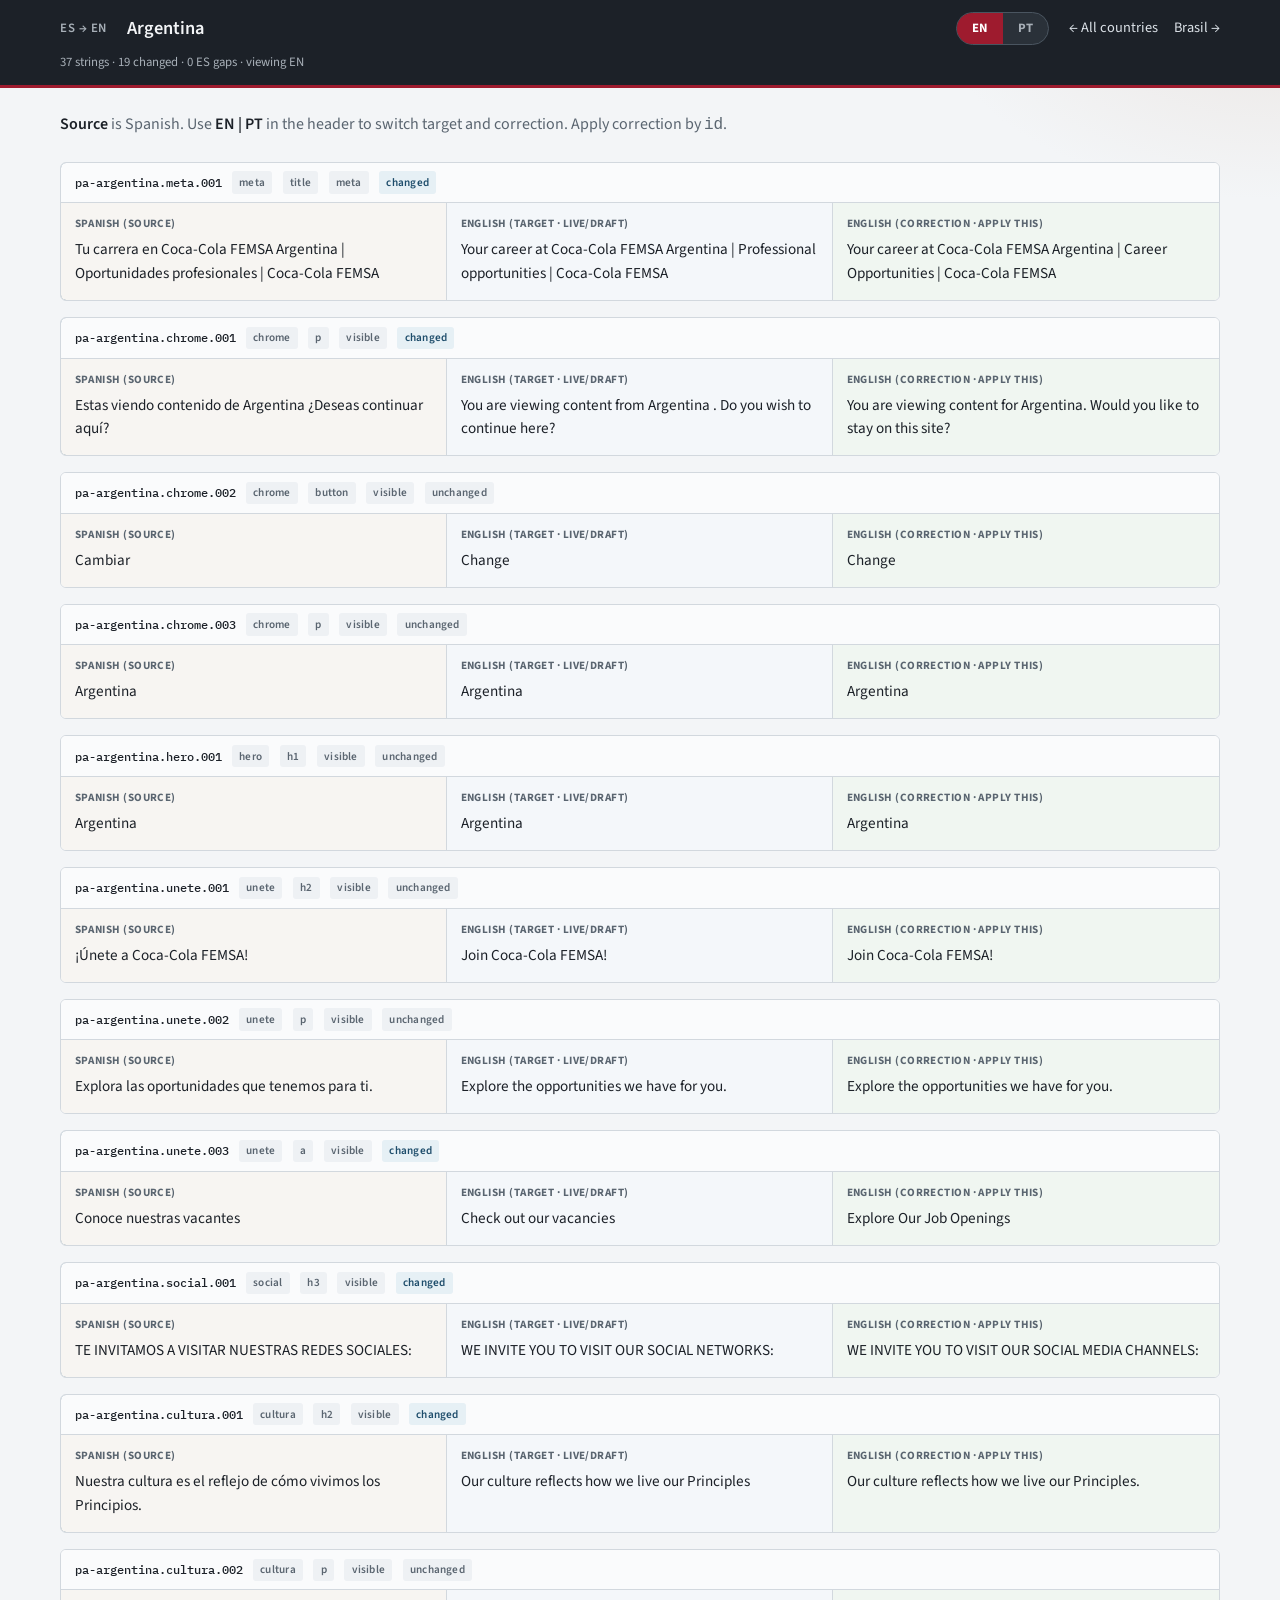
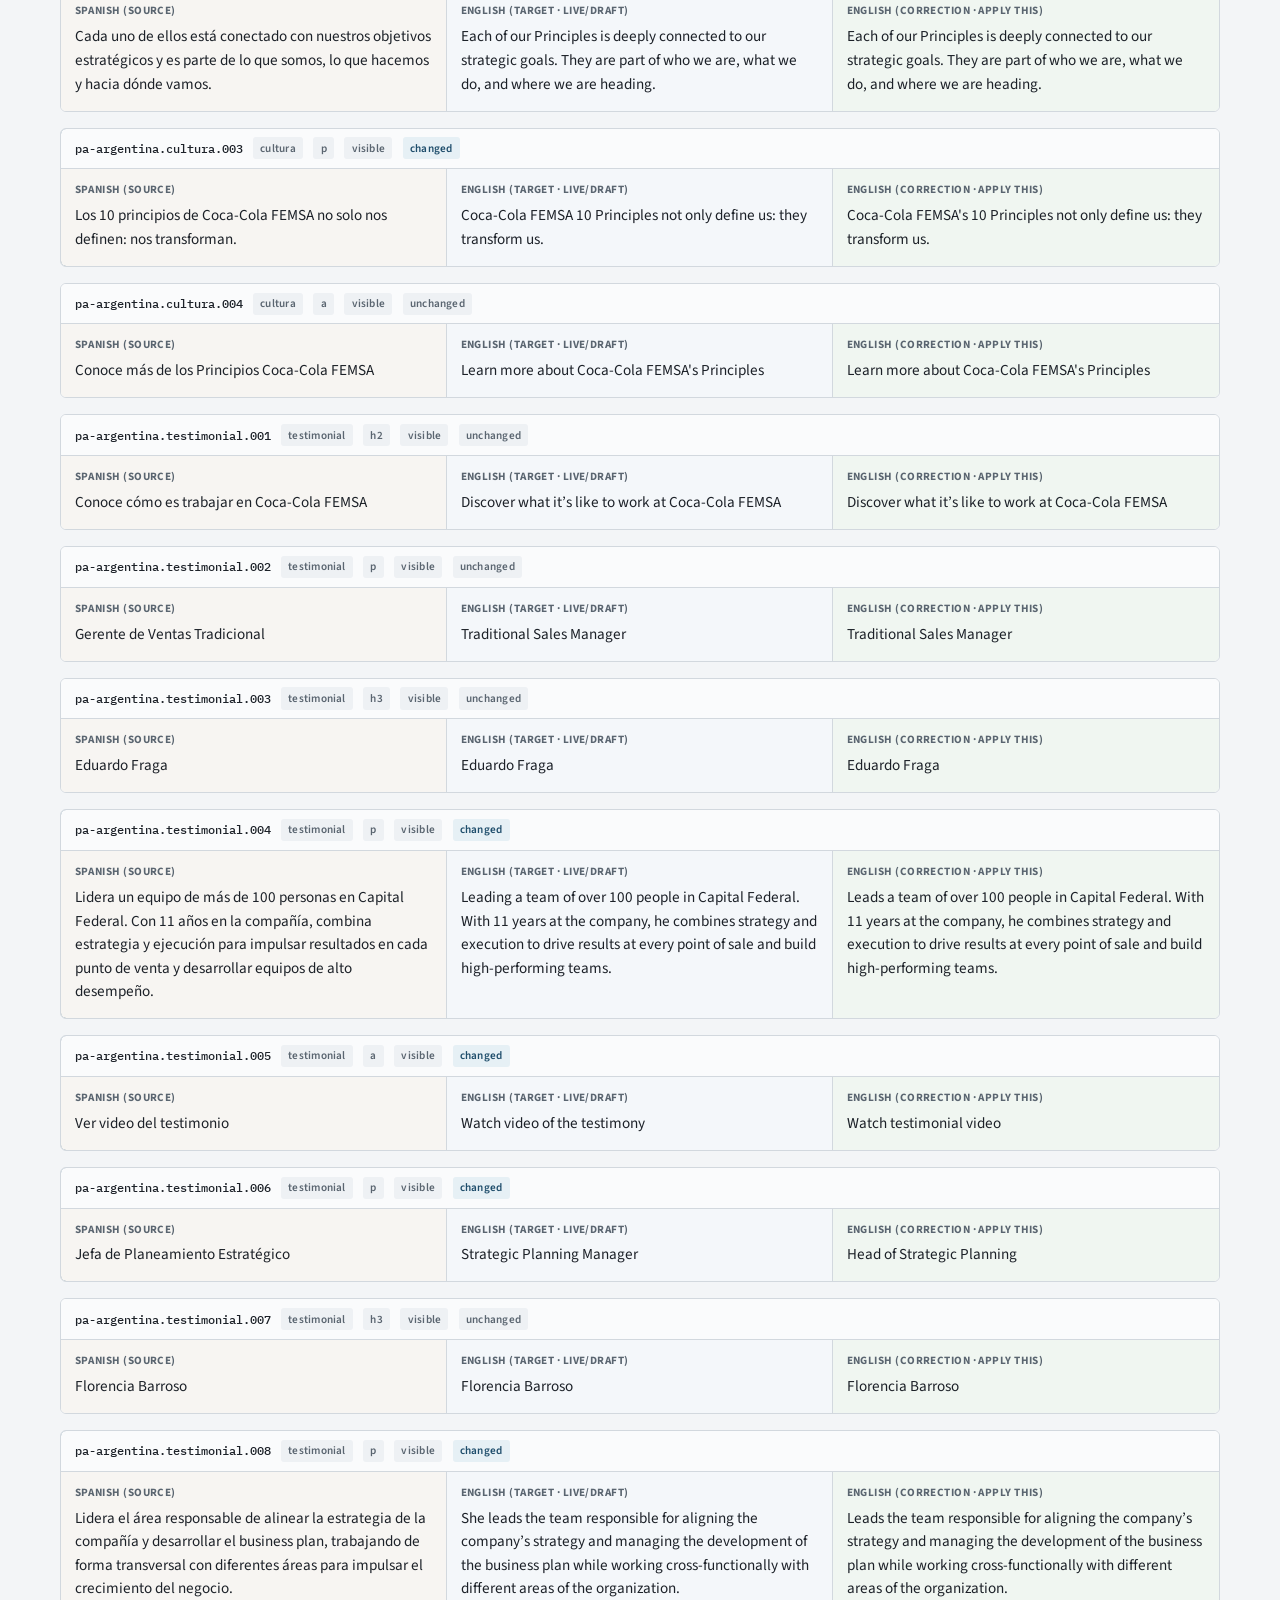
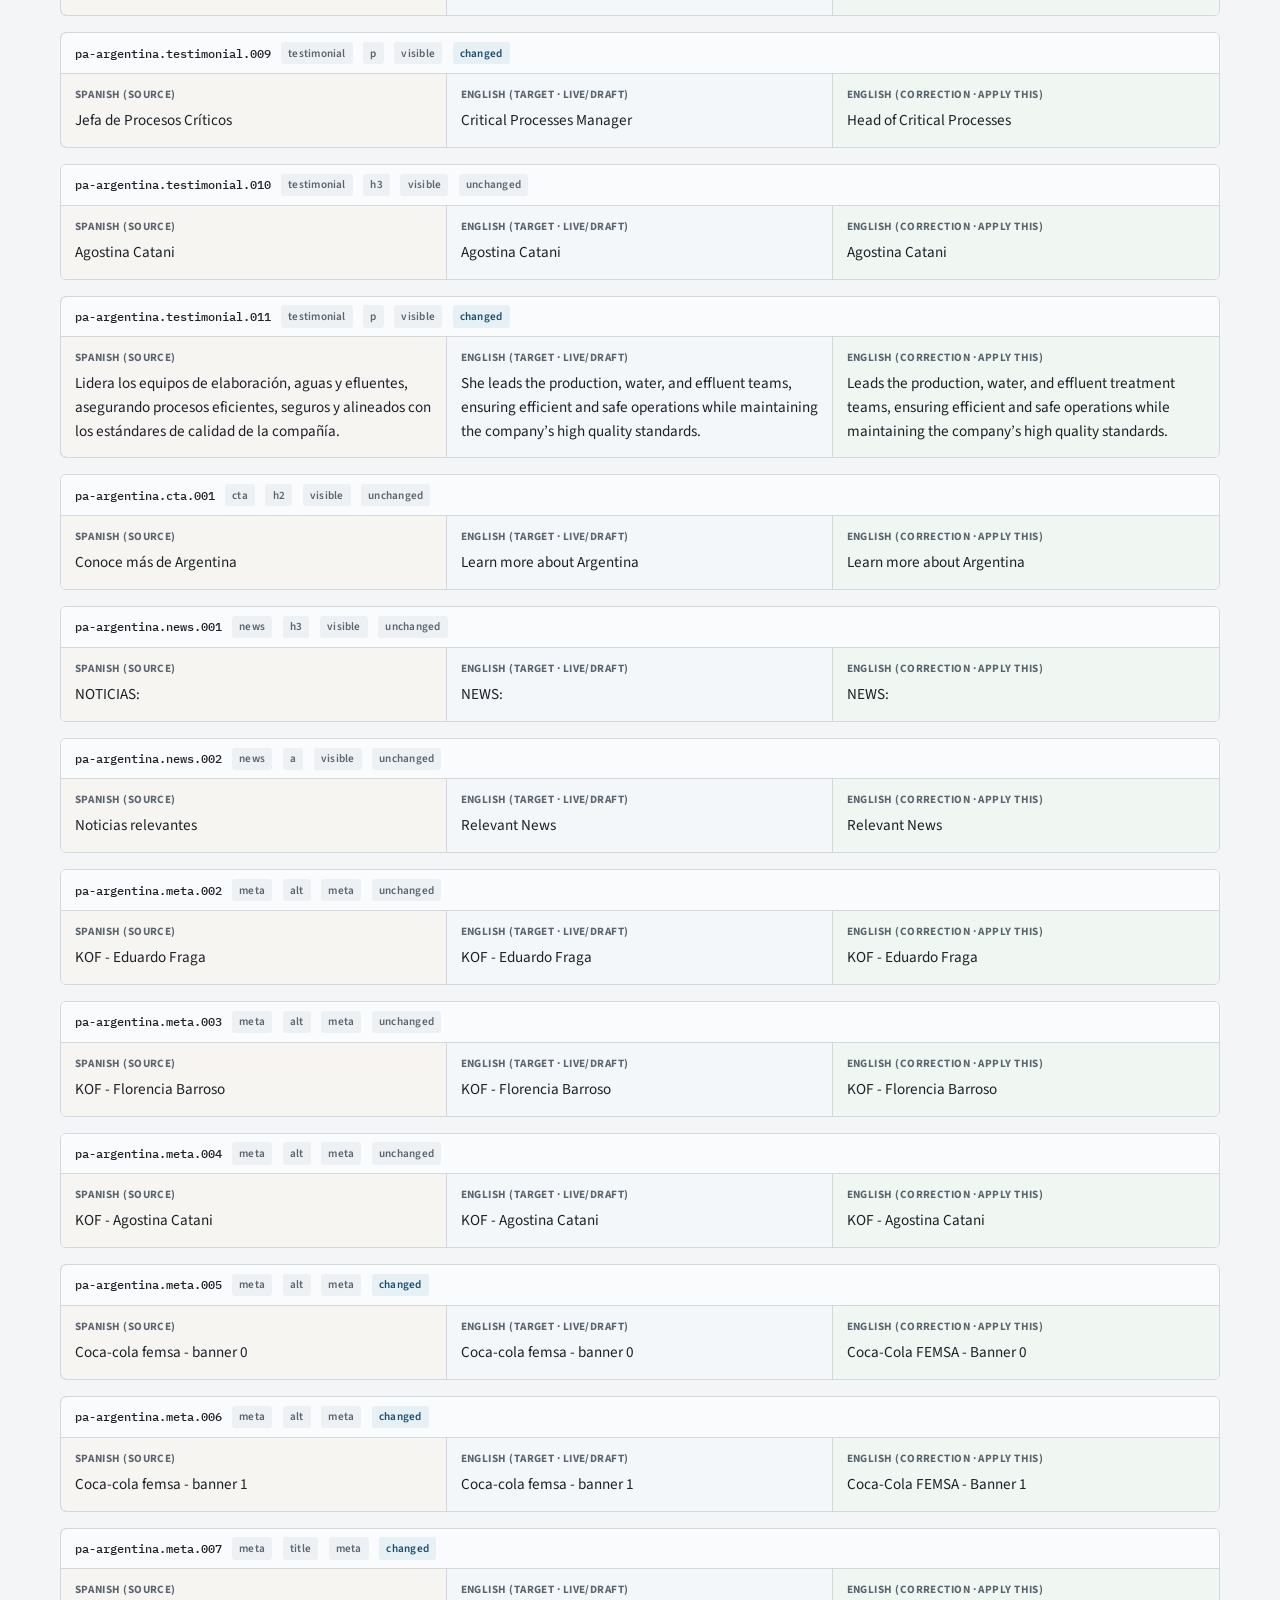
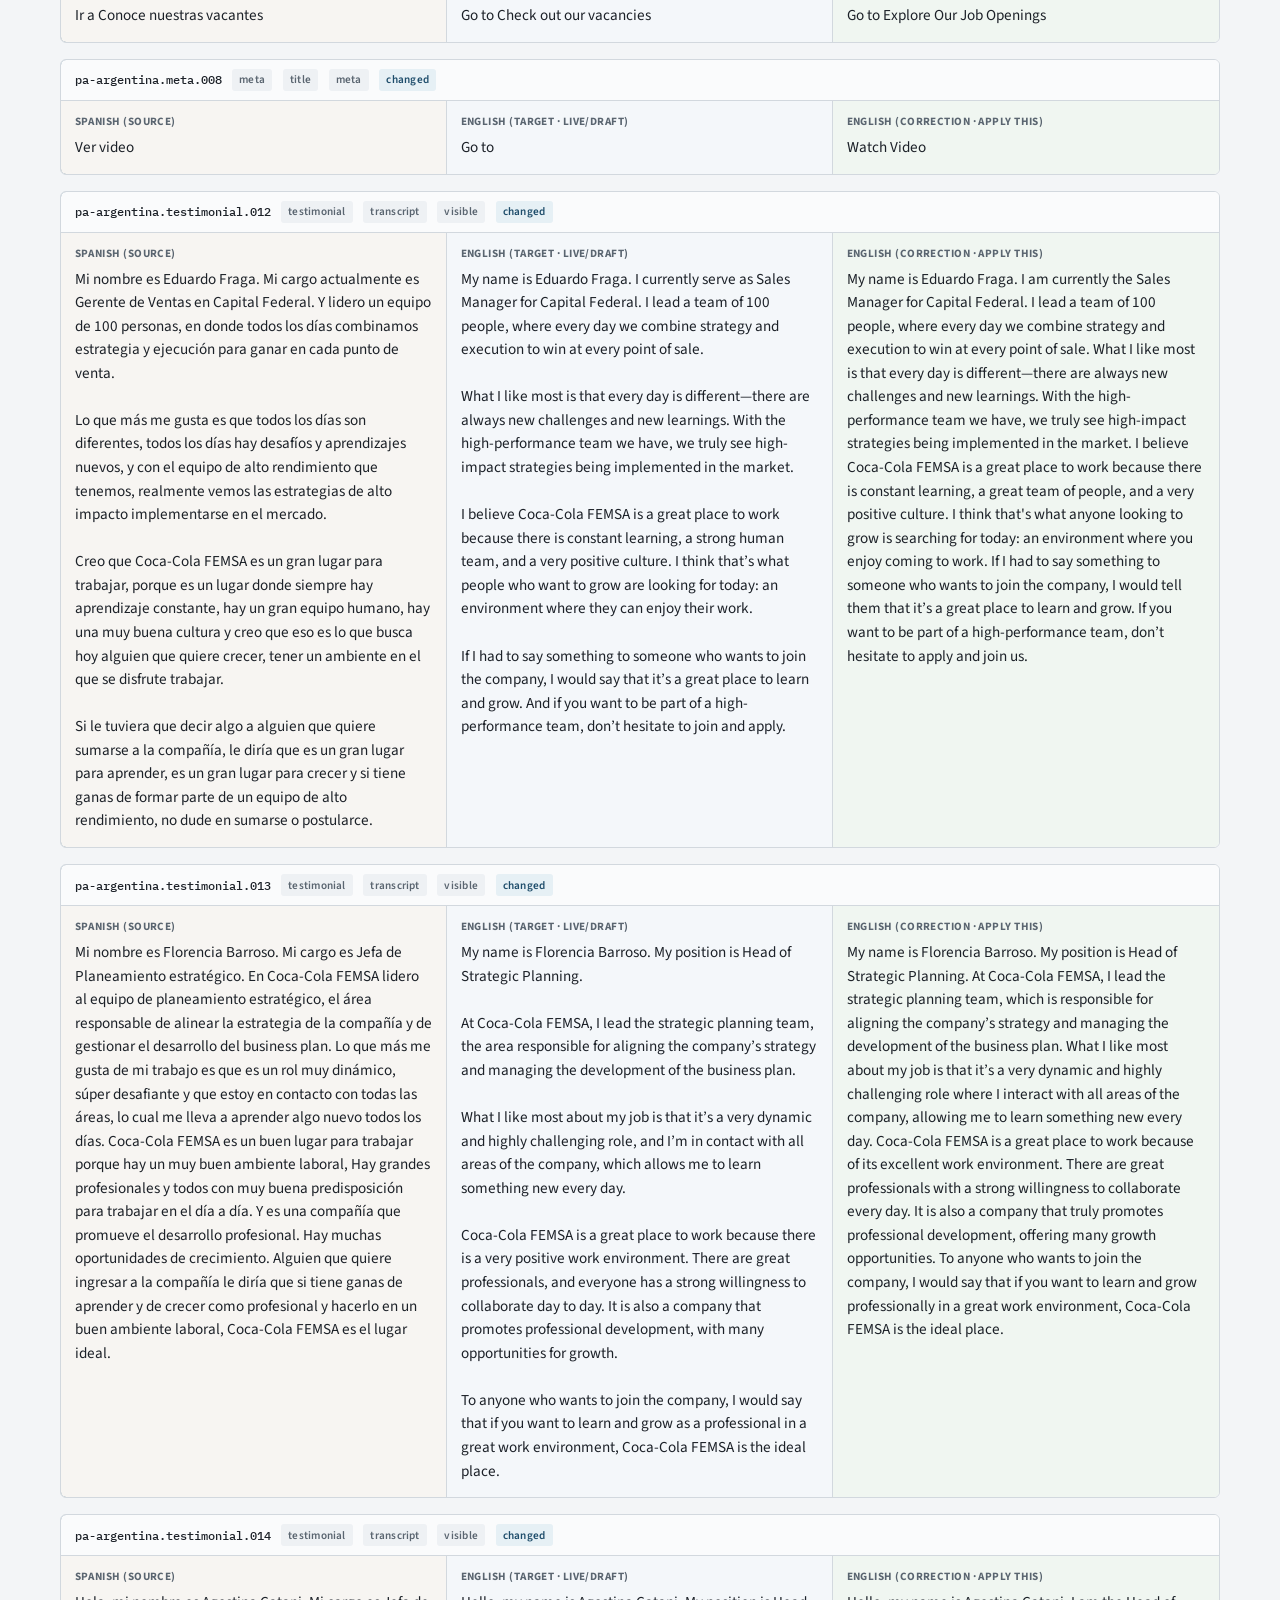
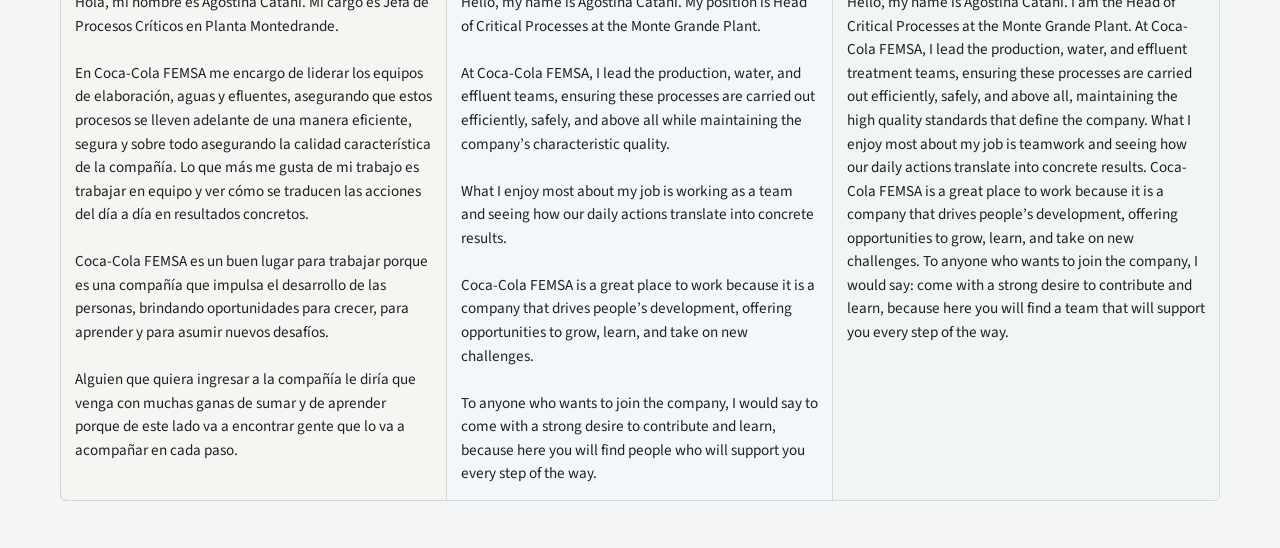
==== proof-read-delivery/html/argentina.html @ 34d7589d "Publish proofread delivery HTML only Serve the unified ES-EN / ES-PT correction viewer from Vercel w" ====
<!DOCTYPE html>
<html lang="en" data-lang="en">
<head>
  <meta charset="utf-8">
  <meta name="viewport" content="width=device-width, initial-scale=1">
  <title>Argentina — corrections</title>
  <link rel="preconnect" href="https://fonts.googleapis.com">
  <link rel="preconnect" href="https://fonts.gstatic.com" crossorigin>
  <link href="https://fonts.googleapis.com/css2?family=IBM+Plex+Mono:wght@400;500&family=Source+Sans+3:wght@400;600;700&display=swap" rel="stylesheet">
  <link rel="stylesheet" href="assets/handoff.css">
</head>
<body>
  <header class="site-header">
    <div class="site-header__inner">
      <div class="site-header__track" data-track-label>ES → EN</div>
      <h1 class="site-header__title">Argentina</h1>
      <div class="lang-switch" role="group" aria-label="Target language">
  <button type="button" class="lang-switch__btn" data-lang-switch="en" aria-pressed="true">EN</button>
  <button type="button" class="lang-switch__btn" data-lang-switch="pt" aria-pressed="false">PT</button>
</div>
      <nav class="site-header__nav"><a href="index.html">← All countries</a>
        <a href="brasil.html">Brasil →</a></nav>
      <div class="site-header__meta" data-track-meta data-rows="37" data-blocked="0" data-changed-en="19" data-changed-pt="16">37 strings · EN 19 changed · PT 16 changed · 0 ES gaps</div>
    </div>
  </header>
  <main class="wrap">
    <p class="intro">
      <strong>Source</strong> is Spanish. Use <strong>EN | PT</strong> in the header
      to switch target and correction. Apply correction by <code>id</code>.
      
    </p>
    <div class="blocks">
<article class="block block--changed" id="pa-argentina.meta.001" data-id="pa-argentina.meta.001"
  data-blocked=""
  data-target-en="Your career at Coca-Cola FEMSA Argentina | Professional opportunities | Coca-Cola FEMSA"
  data-correction-en="Your career at Coca-Cola FEMSA Argentina | Career Opportunities | Coca-Cola FEMSA"
  data-changed-en="1"
  data-target-pt="Tu carrera en Coca-Cola FEMSA Argentina | Oportunidades profesionales | Coca-Cola FEMSA"
  data-correction-pt="Sua carreira em Coca-Cola FEMSA Argentina | Oportunidades profissionais | Coca-Cola FEMSA"
  data-changed-pt="1">
  <div class="block__head">
    <code class="block__id"><a href="#pa-argentina.meta.001">pa-argentina.meta.001</a></code>
    <span class="tag">meta</span><span class="tag">title</span><span class="tag">meta</span><span class="badge badge--changed" data-status-badge>changed</span>
    
  </div>
  <div class="split">
    <div class="pane pane--source">
      <span class="pane__label">Spanish (source)</span>
      <p class="pane__text">Tu carrera en Coca-Cola FEMSA Argentina | Oportunidades profesionales | Coca-Cola FEMSA</p>
    </div>
    <div class="pane pane--target">
      <span class="pane__label" data-label-target>English (target · live/draft)</span>
      <p data-pane-target class="pane__text">Your career at Coca-Cola FEMSA Argentina | Professional opportunities | Coca-Cola FEMSA</p>
    </div>
    <div class="pane pane--correction">
      <span class="pane__label" data-label-correction>English (correction · apply this)</span>
      <p data-pane-correction class="pane__text">Your career at Coca-Cola FEMSA Argentina | Career Opportunities | Coca-Cola FEMSA</p>
    </div>
  </div>
</article>
<article class="block block--changed" id="pa-argentina.chrome.001" data-id="pa-argentina.chrome.001"
  data-blocked=""
  data-target-en="You are viewing content from Argentina . Do you wish to continue here?"
  data-correction-en="You are viewing content for Argentina. Would you like to stay on this site?"
  data-changed-en="1"
  data-target-pt="Está a visualizar conteúdo do Argentina . Deseja continuar aqui?"
  data-correction-pt="Está a visualizar conteúdo da Argentina . Deseja continuar aqui?"
  data-changed-pt="1">
  <div class="block__head">
    <code class="block__id"><a href="#pa-argentina.chrome.001">pa-argentina.chrome.001</a></code>
    <span class="tag">chrome</span><span class="tag">p</span><span class="tag">visible</span><span class="badge badge--changed" data-status-badge>changed</span>
    
  </div>
  <div class="split">
    <div class="pane pane--source">
      <span class="pane__label">Spanish (source)</span>
      <p class="pane__text">Estas viendo contenido de Argentina ¿Deseas continuar aquí?</p>
    </div>
    <div class="pane pane--target">
      <span class="pane__label" data-label-target>English (target · live/draft)</span>
      <p data-pane-target class="pane__text">You are viewing content from Argentina . Do you wish to continue here?</p>
    </div>
    <div class="pane pane--correction">
      <span class="pane__label" data-label-correction>English (correction · apply this)</span>
      <p data-pane-correction class="pane__text">You are viewing content for Argentina. Would you like to stay on this site?</p>
    </div>
  </div>
</article>
<article class="block" id="pa-argentina.chrome.002" data-id="pa-argentina.chrome.002"
  data-blocked=""
  data-target-en="Change"
  data-correction-en="Change"
  data-changed-en=""
  data-target-pt="Escolher"
  data-correction-pt="Escolher"
  data-changed-pt="">
  <div class="block__head">
    <code class="block__id"><a href="#pa-argentina.chrome.002">pa-argentina.chrome.002</a></code>
    <span class="tag">chrome</span><span class="tag">button</span><span class="tag">visible</span><span class="badge badge--same" data-status-badge>unchanged</span>
    
  </div>
  <div class="split">
    <div class="pane pane--source">
      <span class="pane__label">Spanish (source)</span>
      <p class="pane__text">Cambiar</p>
    </div>
    <div class="pane pane--target">
      <span class="pane__label" data-label-target>English (target · live/draft)</span>
      <p data-pane-target class="pane__text">Change</p>
    </div>
    <div class="pane pane--correction">
      <span class="pane__label" data-label-correction>English (correction · apply this)</span>
      <p data-pane-correction class="pane__text">Change</p>
    </div>
  </div>
</article>
<article class="block" id="pa-argentina.chrome.003" data-id="pa-argentina.chrome.003"
  data-blocked=""
  data-target-en="Argentina"
  data-correction-en="Argentina"
  data-changed-en=""
  data-target-pt="Argentina"
  data-correction-pt="A Argentina"
  data-changed-pt="1">
  <div class="block__head">
    <code class="block__id"><a href="#pa-argentina.chrome.003">pa-argentina.chrome.003</a></code>
    <span class="tag">chrome</span><span class="tag">p</span><span class="tag">visible</span><span class="badge badge--same" data-status-badge>unchanged</span>
    
  </div>
  <div class="split">
    <div class="pane pane--source">
      <span class="pane__label">Spanish (source)</span>
      <p class="pane__text">Argentina</p>
    </div>
    <div class="pane pane--target">
      <span class="pane__label" data-label-target>English (target · live/draft)</span>
      <p data-pane-target class="pane__text">Argentina</p>
    </div>
    <div class="pane pane--correction">
      <span class="pane__label" data-label-correction>English (correction · apply this)</span>
      <p data-pane-correction class="pane__text">Argentina</p>
    </div>
  </div>
</article>
<article class="block" id="pa-argentina.hero.001" data-id="pa-argentina.hero.001"
  data-blocked=""
  data-target-en="Argentina"
  data-correction-en="Argentina"
  data-changed-en=""
  data-target-pt="Argentina"
  data-correction-pt="A Argentina"
  data-changed-pt="1">
  <div class="block__head">
    <code class="block__id"><a href="#pa-argentina.hero.001">pa-argentina.hero.001</a></code>
    <span class="tag">hero</span><span class="tag">h1</span><span class="tag">visible</span><span class="badge badge--same" data-status-badge>unchanged</span>
    
  </div>
  <div class="split">
    <div class="pane pane--source">
      <span class="pane__label">Spanish (source)</span>
      <p class="pane__text">Argentina</p>
    </div>
    <div class="pane pane--target">
      <span class="pane__label" data-label-target>English (target · live/draft)</span>
      <p data-pane-target class="pane__text">Argentina</p>
    </div>
    <div class="pane pane--correction">
      <span class="pane__label" data-label-correction>English (correction · apply this)</span>
      <p data-pane-correction class="pane__text">Argentina</p>
    </div>
  </div>
</article>
<article class="block" id="pa-argentina.unete.001" data-id="pa-argentina.unete.001"
  data-blocked=""
  data-target-en="Join Coca-Cola FEMSA!"
  data-correction-en="Join Coca-Cola FEMSA!"
  data-changed-en=""
  data-target-pt="Junte-se à Coca-Cola FEMSA!"
  data-correction-pt="Una-se à Coca-Cola FEMSA!"
  data-changed-pt="1">
  <div class="block__head">
    <code class="block__id"><a href="#pa-argentina.unete.001">pa-argentina.unete.001</a></code>
    <span class="tag">unete</span><span class="tag">h2</span><span class="tag">visible</span><span class="badge badge--same" data-status-badge>unchanged</span>
    
  </div>
  <div class="split">
    <div class="pane pane--source">
      <span class="pane__label">Spanish (source)</span>
      <p class="pane__text">¡Únete a Coca-Cola FEMSA!</p>
    </div>
    <div class="pane pane--target">
      <span class="pane__label" data-label-target>English (target · live/draft)</span>
      <p data-pane-target class="pane__text">Join Coca-Cola FEMSA!</p>
    </div>
    <div class="pane pane--correction">
      <span class="pane__label" data-label-correction>English (correction · apply this)</span>
      <p data-pane-correction class="pane__text">Join Coca-Cola FEMSA!</p>
    </div>
  </div>
</article>
<article class="block" id="pa-argentina.unete.002" data-id="pa-argentina.unete.002"
  data-blocked=""
  data-target-en="Explore the opportunities we have for you."
  data-correction-en="Explore the opportunities we have for you."
  data-changed-en=""
  data-target-pt="Explore as oportunidades que temos para você."
  data-correction-pt="Explore as oportunidades que temos para você."
  data-changed-pt="">
  <div class="block__head">
    <code class="block__id"><a href="#pa-argentina.unete.002">pa-argentina.unete.002</a></code>
    <span class="tag">unete</span><span class="tag">p</span><span class="tag">visible</span><span class="badge badge--same" data-status-badge>unchanged</span>
    
  </div>
  <div class="split">
    <div class="pane pane--source">
      <span class="pane__label">Spanish (source)</span>
      <p class="pane__text">Explora las oportunidades que tenemos para ti.</p>
    </div>
    <div class="pane pane--target">
      <span class="pane__label" data-label-target>English (target · live/draft)</span>
      <p data-pane-target class="pane__text">Explore the opportunities we have for you.</p>
    </div>
    <div class="pane pane--correction">
      <span class="pane__label" data-label-correction>English (correction · apply this)</span>
      <p data-pane-correction class="pane__text">Explore the opportunities we have for you.</p>
    </div>
  </div>
</article>
<article class="block block--changed" id="pa-argentina.unete.003" data-id="pa-argentina.unete.003"
  data-blocked=""
  data-target-en="Check out our vacancies"
  data-correction-en="Explore Our Job Openings"
  data-changed-en="1"
  data-target-pt="Confira nossas vagas de emprego"
  data-correction-pt="Conheça nossas vagas de emprego"
  data-changed-pt="1">
  <div class="block__head">
    <code class="block__id"><a href="#pa-argentina.unete.003">pa-argentina.unete.003</a></code>
    <span class="tag">unete</span><span class="tag">a</span><span class="tag">visible</span><span class="badge badge--changed" data-status-badge>changed</span>
    
  </div>
  <div class="split">
    <div class="pane pane--source">
      <span class="pane__label">Spanish (source)</span>
      <p class="pane__text">Conoce nuestras vacantes</p>
    </div>
    <div class="pane pane--target">
      <span class="pane__label" data-label-target>English (target · live/draft)</span>
      <p data-pane-target class="pane__text">Check out our vacancies</p>
    </div>
    <div class="pane pane--correction">
      <span class="pane__label" data-label-correction>English (correction · apply this)</span>
      <p data-pane-correction class="pane__text">Explore Our Job Openings</p>
    </div>
  </div>
</article>
<article class="block block--changed" id="pa-argentina.social.001" data-id="pa-argentina.social.001"
  data-blocked=""
  data-target-en="WE INVITE YOU TO VISIT OUR SOCIAL NETWORKS:"
  data-correction-en="WE INVITE YOU TO VISIT OUR SOCIAL MEDIA CHANNELS:"
  data-changed-en="1"
  data-target-pt="CONVIDAMOS VOCÊ A VISITAR NOSSAS REDES SOCIAIS:"
  data-correction-pt="CONVIDAMOS VOCÊ A VISITAR NOSSAS REDES SOCIAIS:"
  data-changed-pt="">
  <div class="block__head">
    <code class="block__id"><a href="#pa-argentina.social.001">pa-argentina.social.001</a></code>
    <span class="tag">social</span><span class="tag">h3</span><span class="tag">visible</span><span class="badge badge--changed" data-status-badge>changed</span>
    
  </div>
  <div class="split">
    <div class="pane pane--source">
      <span class="pane__label">Spanish (source)</span>
      <p class="pane__text">TE INVITAMOS A VISITAR NUESTRAS REDES SOCIALES:</p>
    </div>
    <div class="pane pane--target">
      <span class="pane__label" data-label-target>English (target · live/draft)</span>
      <p data-pane-target class="pane__text">WE INVITE YOU TO VISIT OUR SOCIAL NETWORKS:</p>
    </div>
    <div class="pane pane--correction">
      <span class="pane__label" data-label-correction>English (correction · apply this)</span>
      <p data-pane-correction class="pane__text">WE INVITE YOU TO VISIT OUR SOCIAL MEDIA CHANNELS:</p>
    </div>
  </div>
</article>
<article class="block block--changed" id="pa-argentina.cultura.001" data-id="pa-argentina.cultura.001"
  data-blocked=""
  data-target-en="Our culture reflects how we live our Principles"
  data-correction-en="Our culture reflects how we live our Principles."
  data-changed-en="1"
  data-target-pt="Nossa cultura é o reflexo de como vivemos os Princípios."
  data-correction-pt="Nossa cultura é o reflexo de como vivemos os Princípios."
  data-changed-pt="">
  <div class="block__head">
    <code class="block__id"><a href="#pa-argentina.cultura.001">pa-argentina.cultura.001</a></code>
    <span class="tag">cultura</span><span class="tag">h2</span><span class="tag">visible</span><span class="badge badge--changed" data-status-badge>changed</span>
    
  </div>
  <div class="split">
    <div class="pane pane--source">
      <span class="pane__label">Spanish (source)</span>
      <p class="pane__text">Nuestra cultura es el reflejo de cómo vivimos los Principios.</p>
    </div>
    <div class="pane pane--target">
      <span class="pane__label" data-label-target>English (target · live/draft)</span>
      <p data-pane-target class="pane__text">Our culture reflects how we live our Principles</p>
    </div>
    <div class="pane pane--correction">
      <span class="pane__label" data-label-correction>English (correction · apply this)</span>
      <p data-pane-correction class="pane__text">Our culture reflects how we live our Principles.</p>
    </div>
  </div>
</article>
<article class="block" id="pa-argentina.cultura.002" data-id="pa-argentina.cultura.002"
  data-blocked=""
  data-target-en="Each of our Principles is deeply connected to our strategic goals. They are part of who we are, what we do, and where we are heading."
  data-correction-en="Each of our Principles is deeply connected to our strategic goals. They are part of who we are, what we do, and where we are heading."
  data-changed-en=""
  data-target-pt="Cada um deles está conectado com nossos objetivos estratégicos e faz parte do que somos, fazemos e do rumo que tomamos."
  data-correction-pt="Cada um deles está conectado com nossos objetivos estratégicos e faz parte do que somos, do que fazemos e do rumo que tomamos."
  data-changed-pt="1">
  <div class="block__head">
    <code class="block__id"><a href="#pa-argentina.cultura.002">pa-argentina.cultura.002</a></code>
    <span class="tag">cultura</span><span class="tag">p</span><span class="tag">visible</span><span class="badge badge--same" data-status-badge>unchanged</span>
    
  </div>
  <div class="split">
    <div class="pane pane--source">
      <span class="pane__label">Spanish (source)</span>
      <p class="pane__text">Cada uno de ellos está conectado con nuestros objetivos estratégicos y es parte de lo que somos, lo que hacemos y hacia dónde vamos.</p>
    </div>
    <div class="pane pane--target">
      <span class="pane__label" data-label-target>English (target · live/draft)</span>
      <p data-pane-target class="pane__text">Each of our Principles is deeply connected to our strategic goals. They are part of who we are, what we do, and where we are heading.</p>
    </div>
    <div class="pane pane--correction">
      <span class="pane__label" data-label-correction>English (correction · apply this)</span>
      <p data-pane-correction class="pane__text">Each of our Principles is deeply connected to our strategic goals. They are part of who we are, what we do, and where we are heading.</p>
    </div>
  </div>
</article>
<article class="block block--changed" id="pa-argentina.cultura.003" data-id="pa-argentina.cultura.003"
  data-blocked=""
  data-target-en="Coca-Cola FEMSA 10 Principles not only define us: they transform us."
  data-correction-en="Coca-Cola FEMSA&#x27;s 10 Principles not only define us: they transform us."
  data-changed-en="1"
  data-target-pt="Os Dez Princípios da Coca-Cola FEMSA não apenas nos definem, mas nos transformam."
  data-correction-pt="Os Dez Princípios da Coca-Cola FEMSA não apenas nos definem, mas também nos transformam."
  data-changed-pt="1">
  <div class="block__head">
    <code class="block__id"><a href="#pa-argentina.cultura.003">pa-argentina.cultura.003</a></code>
    <span class="tag">cultura</span><span class="tag">p</span><span class="tag">visible</span><span class="badge badge--changed" data-status-badge>changed</span>
    
  </div>
  <div class="split">
    <div class="pane pane--source">
      <span class="pane__label">Spanish (source)</span>
      <p class="pane__text">Los 10 principios de Coca-Cola FEMSA no solo nos definen: nos transforman.</p>
    </div>
    <div class="pane pane--target">
      <span class="pane__label" data-label-target>English (target · live/draft)</span>
      <p data-pane-target class="pane__text">Coca-Cola FEMSA 10 Principles not only define us: they transform us.</p>
    </div>
    <div class="pane pane--correction">
      <span class="pane__label" data-label-correction>English (correction · apply this)</span>
      <p data-pane-correction class="pane__text">Coca-Cola FEMSA&#x27;s 10 Principles not only define us: they transform us.</p>
    </div>
  </div>
</article>
<article class="block" id="pa-argentina.cultura.004" data-id="pa-argentina.cultura.004"
  data-blocked=""
  data-target-en="Learn more about Coca-Cola FEMSA&#x27;s Principles"
  data-correction-en="Learn more about Coca-Cola FEMSA&#x27;s Principles"
  data-changed-en=""
  data-target-pt="Saiba mais sobre os Princípios da Coca-Cola FEMSA"
  data-correction-pt="Saiba mais sobre os Princípios da Coca-Cola FEMSA"
  data-changed-pt="">
  <div class="block__head">
    <code class="block__id"><a href="#pa-argentina.cultura.004">pa-argentina.cultura.004</a></code>
    <span class="tag">cultura</span><span class="tag">a</span><span class="tag">visible</span><span class="badge badge--same" data-status-badge>unchanged</span>
    
  </div>
  <div class="split">
    <div class="pane pane--source">
      <span class="pane__label">Spanish (source)</span>
      <p class="pane__text">Conoce más de los Principios Coca-Cola FEMSA</p>
    </div>
    <div class="pane pane--target">
      <span class="pane__label" data-label-target>English (target · live/draft)</span>
      <p data-pane-target class="pane__text">Learn more about Coca-Cola FEMSA&#x27;s Principles</p>
    </div>
    <div class="pane pane--correction">
      <span class="pane__label" data-label-correction>English (correction · apply this)</span>
      <p data-pane-correction class="pane__text">Learn more about Coca-Cola FEMSA&#x27;s Principles</p>
    </div>
  </div>
</article>
<article class="block" id="pa-argentina.testimonial.001" data-id="pa-argentina.testimonial.001"
  data-blocked=""
  data-target-en="Discover what it’s like to work at Coca-Cola FEMSA"
  data-correction-en="Discover what it’s like to work at Coca-Cola FEMSA"
  data-changed-en=""
  data-target-pt="Conheça como é trabalhar na Coca-Cola FEMSA"
  data-correction-pt="Conheça como é trabalhar na Coca-Cola FEMSA"
  data-changed-pt="">
  <div class="block__head">
    <code class="block__id"><a href="#pa-argentina.testimonial.001">pa-argentina.testimonial.001</a></code>
    <span class="tag">testimonial</span><span class="tag">h2</span><span class="tag">visible</span><span class="badge badge--same" data-status-badge>unchanged</span>
    
  </div>
  <div class="split">
    <div class="pane pane--source">
      <span class="pane__label">Spanish (source)</span>
      <p class="pane__text">Conoce cómo es trabajar en Coca-Cola FEMSA</p>
    </div>
    <div class="pane pane--target">
      <span class="pane__label" data-label-target>English (target · live/draft)</span>
      <p data-pane-target class="pane__text">Discover what it’s like to work at Coca-Cola FEMSA</p>
    </div>
    <div class="pane pane--correction">
      <span class="pane__label" data-label-correction>English (correction · apply this)</span>
      <p data-pane-correction class="pane__text">Discover what it’s like to work at Coca-Cola FEMSA</p>
    </div>
  </div>
</article>
<article class="block" id="pa-argentina.testimonial.002" data-id="pa-argentina.testimonial.002"
  data-blocked=""
  data-target-en="Traditional Sales Manager"
  data-correction-en="Traditional Sales Manager"
  data-changed-en=""
  data-target-pt="Gerente de Vendas Tradicional"
  data-correction-pt="Gerente de Vendas Tradicional"
  data-changed-pt="">
  <div class="block__head">
    <code class="block__id"><a href="#pa-argentina.testimonial.002">pa-argentina.testimonial.002</a></code>
    <span class="tag">testimonial</span><span class="tag">p</span><span class="tag">visible</span><span class="badge badge--same" data-status-badge>unchanged</span>
    
  </div>
  <div class="split">
    <div class="pane pane--source">
      <span class="pane__label">Spanish (source)</span>
      <p class="pane__text">Gerente de Ventas Tradicional</p>
    </div>
    <div class="pane pane--target">
      <span class="pane__label" data-label-target>English (target · live/draft)</span>
      <p data-pane-target class="pane__text">Traditional Sales Manager</p>
    </div>
    <div class="pane pane--correction">
      <span class="pane__label" data-label-correction>English (correction · apply this)</span>
      <p data-pane-correction class="pane__text">Traditional Sales Manager</p>
    </div>
  </div>
</article>
<article class="block" id="pa-argentina.testimonial.003" data-id="pa-argentina.testimonial.003"
  data-blocked=""
  data-target-en="Eduardo Fraga"
  data-correction-en="Eduardo Fraga"
  data-changed-en=""
  data-target-pt="Eduardo Fraga"
  data-correction-pt="Eduardo Fraga"
  data-changed-pt="">
  <div class="block__head">
    <code class="block__id"><a href="#pa-argentina.testimonial.003">pa-argentina.testimonial.003</a></code>
    <span class="tag">testimonial</span><span class="tag">h3</span><span class="tag">visible</span><span class="badge badge--same" data-status-badge>unchanged</span>
    
  </div>
  <div class="split">
    <div class="pane pane--source">
      <span class="pane__label">Spanish (source)</span>
      <p class="pane__text">Eduardo Fraga</p>
    </div>
    <div class="pane pane--target">
      <span class="pane__label" data-label-target>English (target · live/draft)</span>
      <p data-pane-target class="pane__text">Eduardo Fraga</p>
    </div>
    <div class="pane pane--correction">
      <span class="pane__label" data-label-correction>English (correction · apply this)</span>
      <p data-pane-correction class="pane__text">Eduardo Fraga</p>
    </div>
  </div>
</article>
<article class="block block--changed" id="pa-argentina.testimonial.004" data-id="pa-argentina.testimonial.004"
  data-blocked=""
  data-target-en="Leading a team of over 100 people in Capital Federal. With 11 years at the company, he combines strategy and execution to drive results at every point of sale and build high-performing teams."
  data-correction-en="Leads a team of over 100 people in Capital Federal. With 11 years at the company, he combines strategy and execution to drive results at every point of sale and build high-performing teams."
  data-changed-en="1"
  data-target-pt="Liderando uma equipe de mais de 100 pessoas na Capital Federal. Com 11 anos na companhia, combina estratégia e execução para impulsionar resultados em cada ponto de venda e desenvolver equipes de alto desempenho."
  data-correction-pt="Liderando uma equipe de mais de 100 pessoas na Capital Federal. Com 11 anos na companhia, combina estratégia e execução para impulsionar resultados em cada ponto de venda e desenvolver equipes de alto desempenho."
  data-changed-pt="">
  <div class="block__head">
    <code class="block__id"><a href="#pa-argentina.testimonial.004">pa-argentina.testimonial.004</a></code>
    <span class="tag">testimonial</span><span class="tag">p</span><span class="tag">visible</span><span class="badge badge--changed" data-status-badge>changed</span>
    
  </div>
  <div class="split">
    <div class="pane pane--source">
      <span class="pane__label">Spanish (source)</span>
      <p class="pane__text">Lidera un equipo de más de 100 personas en Capital Federal. Con 11 años en la compañía, combina estrategia y ejecución para impulsar resultados en cada punto de venta y desarrollar equipos de alto desempeño.</p>
    </div>
    <div class="pane pane--target">
      <span class="pane__label" data-label-target>English (target · live/draft)</span>
      <p data-pane-target class="pane__text">Leading a team of over 100 people in Capital Federal. With 11 years at the company, he combines strategy and execution to drive results at every point of sale and build high-performing teams.</p>
    </div>
    <div class="pane pane--correction">
      <span class="pane__label" data-label-correction>English (correction · apply this)</span>
      <p data-pane-correction class="pane__text">Leads a team of over 100 people in Capital Federal. With 11 years at the company, he combines strategy and execution to drive results at every point of sale and build high-performing teams.</p>
    </div>
  </div>
</article>
<article class="block block--changed" id="pa-argentina.testimonial.005" data-id="pa-argentina.testimonial.005"
  data-blocked=""
  data-target-en="Watch video of the testimony"
  data-correction-en="Watch testimonial video"
  data-changed-en="1"
  data-target-pt="Assista ao vídeo do depoimento"
  data-correction-pt="Assista ao vídeo do testemunho"
  data-changed-pt="1">
  <div class="block__head">
    <code class="block__id"><a href="#pa-argentina.testimonial.005">pa-argentina.testimonial.005</a></code>
    <span class="tag">testimonial</span><span class="tag">a</span><span class="tag">visible</span><span class="badge badge--changed" data-status-badge>changed</span>
    
  </div>
  <div class="split">
    <div class="pane pane--source">
      <span class="pane__label">Spanish (source)</span>
      <p class="pane__text">Ver video del testimonio</p>
    </div>
    <div class="pane pane--target">
      <span class="pane__label" data-label-target>English (target · live/draft)</span>
      <p data-pane-target class="pane__text">Watch video of the testimony</p>
    </div>
    <div class="pane pane--correction">
      <span class="pane__label" data-label-correction>English (correction · apply this)</span>
      <p data-pane-correction class="pane__text">Watch testimonial video</p>
    </div>
  </div>
</article>
<article class="block block--changed" id="pa-argentina.testimonial.006" data-id="pa-argentina.testimonial.006"
  data-blocked=""
  data-target-en="Strategic Planning Manager"
  data-correction-en="Head of Strategic Planning"
  data-changed-en="1"
  data-target-pt="Gerente de Planejamento Estratégico"
  data-correction-pt="Gerente de Planejamento Estratégico"
  data-changed-pt="">
  <div class="block__head">
    <code class="block__id"><a href="#pa-argentina.testimonial.006">pa-argentina.testimonial.006</a></code>
    <span class="tag">testimonial</span><span class="tag">p</span><span class="tag">visible</span><span class="badge badge--changed" data-status-badge>changed</span>
    
  </div>
  <div class="split">
    <div class="pane pane--source">
      <span class="pane__label">Spanish (source)</span>
      <p class="pane__text">Jefa de Planeamiento Estratégico</p>
    </div>
    <div class="pane pane--target">
      <span class="pane__label" data-label-target>English (target · live/draft)</span>
      <p data-pane-target class="pane__text">Strategic Planning Manager</p>
    </div>
    <div class="pane pane--correction">
      <span class="pane__label" data-label-correction>English (correction · apply this)</span>
      <p data-pane-correction class="pane__text">Head of Strategic Planning</p>
    </div>
  </div>
</article>
<article class="block" id="pa-argentina.testimonial.007" data-id="pa-argentina.testimonial.007"
  data-blocked=""
  data-target-en="Florencia Barroso"
  data-correction-en="Florencia Barroso"
  data-changed-en=""
  data-target-pt="Florencia Barroso"
  data-correction-pt="Florencia Barroso"
  data-changed-pt="">
  <div class="block__head">
    <code class="block__id"><a href="#pa-argentina.testimonial.007">pa-argentina.testimonial.007</a></code>
    <span class="tag">testimonial</span><span class="tag">h3</span><span class="tag">visible</span><span class="badge badge--same" data-status-badge>unchanged</span>
    
  </div>
  <div class="split">
    <div class="pane pane--source">
      <span class="pane__label">Spanish (source)</span>
      <p class="pane__text">Florencia Barroso</p>
    </div>
    <div class="pane pane--target">
      <span class="pane__label" data-label-target>English (target · live/draft)</span>
      <p data-pane-target class="pane__text">Florencia Barroso</p>
    </div>
    <div class="pane pane--correction">
      <span class="pane__label" data-label-correction>English (correction · apply this)</span>
      <p data-pane-correction class="pane__text">Florencia Barroso</p>
    </div>
  </div>
</article>
<article class="block block--changed" id="pa-argentina.testimonial.008" data-id="pa-argentina.testimonial.008"
  data-blocked=""
  data-target-en="She leads the team responsible for aligning the company’s strategy and managing the development of the business plan while working cross-functionally with different areas of the organization."
  data-correction-en="Leads the team responsible for aligning the company’s strategy and managing the development of the business plan while working cross-functionally with different areas of the organization."
  data-changed-en="1"
  data-target-pt="Lidera a área responsável por alinhar a estratégia da companhia e desenvolver o plano de negócios, trabalhando de forma integrada com diferentes áreas da organização."
  data-correction-pt="Lidera a área responsável por alinhar a estratégia da companhia e desenvolver o plano de negócios, trabalhando de forma integrada com diferentes áreas da organização."
  data-changed-pt="">
  <div class="block__head">
    <code class="block__id"><a href="#pa-argentina.testimonial.008">pa-argentina.testimonial.008</a></code>
    <span class="tag">testimonial</span><span class="tag">p</span><span class="tag">visible</span><span class="badge badge--changed" data-status-badge>changed</span>
    
  </div>
  <div class="split">
    <div class="pane pane--source">
      <span class="pane__label">Spanish (source)</span>
      <p class="pane__text">Lidera el área responsable de alinear la estrategia de la compañía y desarrollar el business plan, trabajando de forma transversal con diferentes áreas para impulsar el crecimiento del negocio.</p>
    </div>
    <div class="pane pane--target">
      <span class="pane__label" data-label-target>English (target · live/draft)</span>
      <p data-pane-target class="pane__text">She leads the team responsible for aligning the company’s strategy and managing the development of the business plan while working cross-functionally with different areas of the organization.</p>
    </div>
    <div class="pane pane--correction">
      <span class="pane__label" data-label-correction>English (correction · apply this)</span>
      <p data-pane-correction class="pane__text">Leads the team responsible for aligning the company’s strategy and managing the development of the business plan while working cross-functionally with different areas of the organization.</p>
    </div>
  </div>
</article>
<article class="block block--changed" id="pa-argentina.testimonial.009" data-id="pa-argentina.testimonial.009"
  data-blocked=""
  data-target-en="Critical Processes Manager"
  data-correction-en="Head of Critical Processes"
  data-changed-en="1"
  data-target-pt="Gerente de Processos Críticos"
  data-correction-pt="Gerente de Processos Críticos"
  data-changed-pt="">
  <div class="block__head">
    <code class="block__id"><a href="#pa-argentina.testimonial.009">pa-argentina.testimonial.009</a></code>
    <span class="tag">testimonial</span><span class="tag">p</span><span class="tag">visible</span><span class="badge badge--changed" data-status-badge>changed</span>
    
  </div>
  <div class="split">
    <div class="pane pane--source">
      <span class="pane__label">Spanish (source)</span>
      <p class="pane__text">Jefa de Procesos Críticos</p>
    </div>
    <div class="pane pane--target">
      <span class="pane__label" data-label-target>English (target · live/draft)</span>
      <p data-pane-target class="pane__text">Critical Processes Manager</p>
    </div>
    <div class="pane pane--correction">
      <span class="pane__label" data-label-correction>English (correction · apply this)</span>
      <p data-pane-correction class="pane__text">Head of Critical Processes</p>
    </div>
  </div>
</article>
<article class="block" id="pa-argentina.testimonial.010" data-id="pa-argentina.testimonial.010"
  data-blocked=""
  data-target-en="Agostina Catani"
  data-correction-en="Agostina Catani"
  data-changed-en=""
  data-target-pt="Agostina Catani"
  data-correction-pt="Agostina Catani"
  data-changed-pt="">
  <div class="block__head">
    <code class="block__id"><a href="#pa-argentina.testimonial.010">pa-argentina.testimonial.010</a></code>
    <span class="tag">testimonial</span><span class="tag">h3</span><span class="tag">visible</span><span class="badge badge--same" data-status-badge>unchanged</span>
    
  </div>
  <div class="split">
    <div class="pane pane--source">
      <span class="pane__label">Spanish (source)</span>
      <p class="pane__text">Agostina Catani</p>
    </div>
    <div class="pane pane--target">
      <span class="pane__label" data-label-target>English (target · live/draft)</span>
      <p data-pane-target class="pane__text">Agostina Catani</p>
    </div>
    <div class="pane pane--correction">
      <span class="pane__label" data-label-correction>English (correction · apply this)</span>
      <p data-pane-correction class="pane__text">Agostina Catani</p>
    </div>
  </div>
</article>
<article class="block block--changed" id="pa-argentina.testimonial.011" data-id="pa-argentina.testimonial.011"
  data-blocked=""
  data-target-en="She leads the production, water, and effluent teams, ensuring efficient and safe operations while maintaining the company’s high quality standards."
  data-correction-en="Leads the production, water, and effluent treatment teams, ensuring efficient and safe operations while maintaining the company’s high quality standards."
  data-changed-en="1"
  data-target-pt="Lidera as equipes de elaboração, águas e efluentes, garantindo processos eficientes, seguros e alinhados aos padrões de qualidade da companhia."
  data-correction-pt="Lidera as equipes de elaboração, águas de efluentes, garantindo processos eficientes, seguros e alinhados aos padrões de qualidade da companhia."
  data-changed-pt="1">
  <div class="block__head">
    <code class="block__id"><a href="#pa-argentina.testimonial.011">pa-argentina.testimonial.011</a></code>
    <span class="tag">testimonial</span><span class="tag">p</span><span class="tag">visible</span><span class="badge badge--changed" data-status-badge>changed</span>
    
  </div>
  <div class="split">
    <div class="pane pane--source">
      <span class="pane__label">Spanish (source)</span>
      <p class="pane__text">Lidera los equipos de elaboración, aguas y efluentes, asegurando procesos eficientes, seguros y alineados con los estándares de calidad de la compañía.</p>
    </div>
    <div class="pane pane--target">
      <span class="pane__label" data-label-target>English (target · live/draft)</span>
      <p data-pane-target class="pane__text">She leads the production, water, and effluent teams, ensuring efficient and safe operations while maintaining the company’s high quality standards.</p>
    </div>
    <div class="pane pane--correction">
      <span class="pane__label" data-label-correction>English (correction · apply this)</span>
      <p data-pane-correction class="pane__text">Leads the production, water, and effluent treatment teams, ensuring efficient and safe operations while maintaining the company’s high quality standards.</p>
    </div>
  </div>
</article>
<article class="block" id="pa-argentina.cta.001" data-id="pa-argentina.cta.001"
  data-blocked=""
  data-target-en="Learn more about Argentina"
  data-correction-en="Learn more about Argentina"
  data-changed-en=""
  data-target-pt="Saiba mais sobre o Argentina"
  data-correction-pt="Saiba mais sobre A Argentina"
  data-changed-pt="1">
  <div class="block__head">
    <code class="block__id"><a href="#pa-argentina.cta.001">pa-argentina.cta.001</a></code>
    <span class="tag">cta</span><span class="tag">h2</span><span class="tag">visible</span><span class="badge badge--same" data-status-badge>unchanged</span>
    
  </div>
  <div class="split">
    <div class="pane pane--source">
      <span class="pane__label">Spanish (source)</span>
      <p class="pane__text">Conoce más de Argentina</p>
    </div>
    <div class="pane pane--target">
      <span class="pane__label" data-label-target>English (target · live/draft)</span>
      <p data-pane-target class="pane__text">Learn more about Argentina</p>
    </div>
    <div class="pane pane--correction">
      <span class="pane__label" data-label-correction>English (correction · apply this)</span>
      <p data-pane-correction class="pane__text">Learn more about Argentina</p>
    </div>
  </div>
</article>
<article class="block" id="pa-argentina.news.001" data-id="pa-argentina.news.001"
  data-blocked=""
  data-target-en="NEWS:"
  data-correction-en="NEWS:"
  data-changed-en=""
  data-target-pt="NOTÍCIAS:"
  data-correction-pt="NOTÍCIAS:"
  data-changed-pt="">
  <div class="block__head">
    <code class="block__id"><a href="#pa-argentina.news.001">pa-argentina.news.001</a></code>
    <span class="tag">news</span><span class="tag">h3</span><span class="tag">visible</span><span class="badge badge--same" data-status-badge>unchanged</span>
    
  </div>
  <div class="split">
    <div class="pane pane--source">
      <span class="pane__label">Spanish (source)</span>
      <p class="pane__text">NOTICIAS:</p>
    </div>
    <div class="pane pane--target">
      <span class="pane__label" data-label-target>English (target · live/draft)</span>
      <p data-pane-target class="pane__text">NEWS:</p>
    </div>
    <div class="pane pane--correction">
      <span class="pane__label" data-label-correction>English (correction · apply this)</span>
      <p data-pane-correction class="pane__text">NEWS:</p>
    </div>
  </div>
</article>
<article class="block" id="pa-argentina.news.002" data-id="pa-argentina.news.002"
  data-blocked=""
  data-target-en="Relevant News"
  data-correction-en="Relevant News"
  data-changed-en=""
  data-target-pt="Noticias relevantes"
  data-correction-pt="Notícias relevantes"
  data-changed-pt="1">
  <div class="block__head">
    <code class="block__id"><a href="#pa-argentina.news.002">pa-argentina.news.002</a></code>
    <span class="tag">news</span><span class="tag">a</span><span class="tag">visible</span><span class="badge badge--same" data-status-badge>unchanged</span>
    
  </div>
  <div class="split">
    <div class="pane pane--source">
      <span class="pane__label">Spanish (source)</span>
      <p class="pane__text">Noticias relevantes</p>
    </div>
    <div class="pane pane--target">
      <span class="pane__label" data-label-target>English (target · live/draft)</span>
      <p data-pane-target class="pane__text">Relevant News</p>
    </div>
    <div class="pane pane--correction">
      <span class="pane__label" data-label-correction>English (correction · apply this)</span>
      <p data-pane-correction class="pane__text">Relevant News</p>
    </div>
  </div>
</article>
<article class="block" id="pa-argentina.meta.002" data-id="pa-argentina.meta.002"
  data-blocked=""
  data-target-en="KOF - Eduardo Fraga"
  data-correction-en="KOF - Eduardo Fraga"
  data-changed-en=""
  data-target-pt="KOF - Eduardo Fraga"
  data-correction-pt="KOF - Eduardo Fraga"
  data-changed-pt="">
  <div class="block__head">
    <code class="block__id"><a href="#pa-argentina.meta.002">pa-argentina.meta.002</a></code>
    <span class="tag">meta</span><span class="tag">alt</span><span class="tag">meta</span><span class="badge badge--same" data-status-badge>unchanged</span>
    
  </div>
  <div class="split">
    <div class="pane pane--source">
      <span class="pane__label">Spanish (source)</span>
      <p class="pane__text">KOF - Eduardo Fraga</p>
    </div>
    <div class="pane pane--target">
      <span class="pane__label" data-label-target>English (target · live/draft)</span>
      <p data-pane-target class="pane__text">KOF - Eduardo Fraga</p>
    </div>
    <div class="pane pane--correction">
      <span class="pane__label" data-label-correction>English (correction · apply this)</span>
      <p data-pane-correction class="pane__text">KOF - Eduardo Fraga</p>
    </div>
  </div>
</article>
<article class="block" id="pa-argentina.meta.003" data-id="pa-argentina.meta.003"
  data-blocked=""
  data-target-en="KOF - Florencia Barroso"
  data-correction-en="KOF - Florencia Barroso"
  data-changed-en=""
  data-target-pt="KOF - Florencia Barroso"
  data-correction-pt="KOF - Florencia Barroso"
  data-changed-pt="">
  <div class="block__head">
    <code class="block__id"><a href="#pa-argentina.meta.003">pa-argentina.meta.003</a></code>
    <span class="tag">meta</span><span class="tag">alt</span><span class="tag">meta</span><span class="badge badge--same" data-status-badge>unchanged</span>
    
  </div>
  <div class="split">
    <div class="pane pane--source">
      <span class="pane__label">Spanish (source)</span>
      <p class="pane__text">KOF - Florencia Barroso</p>
    </div>
    <div class="pane pane--target">
      <span class="pane__label" data-label-target>English (target · live/draft)</span>
      <p data-pane-target class="pane__text">KOF - Florencia Barroso</p>
    </div>
    <div class="pane pane--correction">
      <span class="pane__label" data-label-correction>English (correction · apply this)</span>
      <p data-pane-correction class="pane__text">KOF - Florencia Barroso</p>
    </div>
  </div>
</article>
<article class="block" id="pa-argentina.meta.004" data-id="pa-argentina.meta.004"
  data-blocked=""
  data-target-en="KOF - Agostina Catani"
  data-correction-en="KOF - Agostina Catani"
  data-changed-en=""
  data-target-pt="KOF - Agostina Catani"
  data-correction-pt="KOF - Agostina Catani"
  data-changed-pt="">
  <div class="block__head">
    <code class="block__id"><a href="#pa-argentina.meta.004">pa-argentina.meta.004</a></code>
    <span class="tag">meta</span><span class="tag">alt</span><span class="tag">meta</span><span class="badge badge--same" data-status-badge>unchanged</span>
    
  </div>
  <div class="split">
    <div class="pane pane--source">
      <span class="pane__label">Spanish (source)</span>
      <p class="pane__text">KOF - Agostina Catani</p>
    </div>
    <div class="pane pane--target">
      <span class="pane__label" data-label-target>English (target · live/draft)</span>
      <p data-pane-target class="pane__text">KOF - Agostina Catani</p>
    </div>
    <div class="pane pane--correction">
      <span class="pane__label" data-label-correction>English (correction · apply this)</span>
      <p data-pane-correction class="pane__text">KOF - Agostina Catani</p>
    </div>
  </div>
</article>
<article class="block block--changed" id="pa-argentina.meta.005" data-id="pa-argentina.meta.005"
  data-blocked=""
  data-target-en="Coca-cola femsa - banner 0"
  data-correction-en="Coca-Cola FEMSA - Banner 0"
  data-changed-en="1"
  data-target-pt="Coca-cola femsa - banner 0"
  data-correction-pt="Coca-cola femsa - banner 0"
  data-changed-pt="">
  <div class="block__head">
    <code class="block__id"><a href="#pa-argentina.meta.005">pa-argentina.meta.005</a></code>
    <span class="tag">meta</span><span class="tag">alt</span><span class="tag">meta</span><span class="badge badge--changed" data-status-badge>changed</span>
    
  </div>
  <div class="split">
    <div class="pane pane--source">
      <span class="pane__label">Spanish (source)</span>
      <p class="pane__text">Coca-cola femsa - banner 0</p>
    </div>
    <div class="pane pane--target">
      <span class="pane__label" data-label-target>English (target · live/draft)</span>
      <p data-pane-target class="pane__text">Coca-cola femsa - banner 0</p>
    </div>
    <div class="pane pane--correction">
      <span class="pane__label" data-label-correction>English (correction · apply this)</span>
      <p data-pane-correction class="pane__text">Coca-Cola FEMSA - Banner 0</p>
    </div>
  </div>
</article>
<article class="block block--changed" id="pa-argentina.meta.006" data-id="pa-argentina.meta.006"
  data-blocked=""
  data-target-en="Coca-cola femsa - banner 1"
  data-correction-en="Coca-Cola FEMSA - Banner 1"
  data-changed-en="1"
  data-target-pt="Coca-cola femsa - banner 1"
  data-correction-pt="Coca-cola femsa - banner 1"
  data-changed-pt="">
  <div class="block__head">
    <code class="block__id"><a href="#pa-argentina.meta.006">pa-argentina.meta.006</a></code>
    <span class="tag">meta</span><span class="tag">alt</span><span class="tag">meta</span><span class="badge badge--changed" data-status-badge>changed</span>
    
  </div>
  <div class="split">
    <div class="pane pane--source">
      <span class="pane__label">Spanish (source)</span>
      <p class="pane__text">Coca-cola femsa - banner 1</p>
    </div>
    <div class="pane pane--target">
      <span class="pane__label" data-label-target>English (target · live/draft)</span>
      <p data-pane-target class="pane__text">Coca-cola femsa - banner 1</p>
    </div>
    <div class="pane pane--correction">
      <span class="pane__label" data-label-correction>English (correction · apply this)</span>
      <p data-pane-correction class="pane__text">Coca-Cola FEMSA - Banner 1</p>
    </div>
  </div>
</article>
<article class="block block--changed" id="pa-argentina.meta.007" data-id="pa-argentina.meta.007"
  data-blocked=""
  data-target-en="Go to Check out our vacancies"
  data-correction-en="Go to Explore Our Job Openings"
  data-changed-en="1"
  data-target-pt="Vá para Confira nossas vagas de emprego."
  data-correction-pt="Vá para Conheça nossas vagas de emprego."
  data-changed-pt="1">
  <div class="block__head">
    <code class="block__id"><a href="#pa-argentina.meta.007">pa-argentina.meta.007</a></code>
    <span class="tag">meta</span><span class="tag">title</span><span class="tag">meta</span><span class="badge badge--changed" data-status-badge>changed</span>
    
  </div>
  <div class="split">
    <div class="pane pane--source">
      <span class="pane__label">Spanish (source)</span>
      <p class="pane__text">Ir a Conoce nuestras vacantes</p>
    </div>
    <div class="pane pane--target">
      <span class="pane__label" data-label-target>English (target · live/draft)</span>
      <p data-pane-target class="pane__text">Go to Check out our vacancies</p>
    </div>
    <div class="pane pane--correction">
      <span class="pane__label" data-label-correction>English (correction · apply this)</span>
      <p data-pane-correction class="pane__text">Go to Explore Our Job Openings</p>
    </div>
  </div>
</article>
<article class="block block--changed" id="pa-argentina.meta.008" data-id="pa-argentina.meta.008"
  data-blocked=""
  data-target-en="Go to"
  data-correction-en="Watch Video"
  data-changed-en="1"
  data-target-pt="Vá para"
  data-correction-pt="Vá para"
  data-changed-pt="">
  <div class="block__head">
    <code class="block__id"><a href="#pa-argentina.meta.008">pa-argentina.meta.008</a></code>
    <span class="tag">meta</span><span class="tag">title</span><span class="tag">meta</span><span class="badge badge--changed" data-status-badge>changed</span>
    
  </div>
  <div class="split">
    <div class="pane pane--source">
      <span class="pane__label">Spanish (source)</span>
      <p class="pane__text">Ver video</p>
    </div>
    <div class="pane pane--target">
      <span class="pane__label" data-label-target>English (target · live/draft)</span>
      <p data-pane-target class="pane__text">Go to</p>
    </div>
    <div class="pane pane--correction">
      <span class="pane__label" data-label-correction>English (correction · apply this)</span>
      <p data-pane-correction class="pane__text">Watch Video</p>
    </div>
  </div>
</article>
<article class="block block--changed" id="pa-argentina.testimonial.012" data-id="pa-argentina.testimonial.012"
  data-blocked=""
  data-target-en="My name is Eduardo Fraga. I currently serve as Sales Manager for Capital Federal. I lead a team of 100 people, where every day we combine strategy and execution to win at every point of sale.

What I like most is that every day is different—there are always new challenges and new learnings. With the high-performance team we have, we truly see high-impact strategies being implemented in the market.

I believe Coca-Cola FEMSA is a great place to work because there is constant learning, a strong human team, and a very positive culture. I think that’s what people who want to grow are looking for today: an environment where they can enjoy their work.

If I had to say something to someone who wants to join the company, I would say that it’s a great place to learn and grow. And if you want to be part of a high-performance team, don’t hesitate to join and apply."
  data-correction-en="My name is Eduardo Fraga. I am currently the Sales Manager for Capital Federal. I lead a team of 100 people, where every day we combine strategy and execution to win at every point of sale. What I like most is that every day is different—there are always new challenges and new learnings. With the high-performance team we have, we truly see high-impact strategies being implemented in the market. I believe Coca-Cola FEMSA is a great place to work because there is constant learning, a great team of people, and a very positive culture. I think that&#x27;s what anyone looking to grow is searching for today: an environment where you enjoy coming to work. If I had to say something to someone who wants to join the company, I would tell them that it’s a great place to learn and grow. If you want to be part of a high-performance team, don’t hesitate to apply and join us."
  data-changed-en="1"
  data-target-pt="Meu nome é Eduardo Fraga. Atualmente sou Gerente de Vendas em Capital Federal. Lidero uma equipe de 100 pessoas, onde todos os dias combinamos estratégia e execução para vencer em cada ponto de venda.

O que eu mais gosto é que todos os dias são diferentes; sempre há novos desafios e aprendizados. Com a equipe de alto desempenho que temos, realmente vemos estratégias de alto impacto sendo implementadas no mercado.

Acredito que a Coca-Cola FEMSA é um ótimo lugar para trabalhar, porque há aprendizado constante, uma grande equipe humana e uma cultura muito positiva. Acho que isso é o que as pessoas que querem crescer procuram hoje: um ambiente onde possam desfrutar do trabalho.

Se eu tivesse que dizer algo a alguém que quer se juntar à companhia, diria que é um ótimo lugar para aprender e crescer. E, se você quer fazer parte de uma equipe de alto desempenho, não hesite em se juntar e se candidatar."
  data-correction-pt="Meu nome é Eduardo Fraga. Atualmente sou Gerente de Vendas no Capital Federal. Lidero uma equipe de 100 pessoas, na qual todos os dias combinamos estratégia e execução para vencer em cada ponto de venda.

O que eu mais gosto é que todos os dias são diferentes; sempre há novos desafios e aprendizados. Com a equipe de alto desempenho que temos, realmente vemos estratégias de alto impacto sendo implementadas no mercado.

Acredito que a Coca-Cola FEMSA é um ótimo lugar para trabalhar, pois há aprendizado constante, uma grande equipe humana e uma cultura muito positiva. Acho que isso é o que as pessoas que querem crescer procuram hoje: um ambiente em que possam desfrutar do trabalho.

Se eu tivesse que dizer algo a alguém que quisesse se unir à companhia, diria que é um lugar ótimo para aprender e crescer. E se você quer fazer parte de uma equipe de alto desempenho, não hesite em se unir e se candidatar."
  data-changed-pt="1">
  <div class="block__head">
    <code class="block__id"><a href="#pa-argentina.testimonial.012">pa-argentina.testimonial.012</a></code>
    <span class="tag">testimonial</span><span class="tag">transcript</span><span class="tag">visible</span><span class="badge badge--changed" data-status-badge>changed</span>
    
  </div>
  <div class="split">
    <div class="pane pane--source">
      <span class="pane__label">Spanish (source)</span>
      <p class="pane__text">Mi nombre es Eduardo Fraga. Mi cargo actualmente es Gerente de Ventas en Capital Federal. Y lidero un equipo de 100 personas, en donde todos los días combinamos estrategia y ejecución para ganar en cada punto de venta.

Lo que más me gusta es que todos los días son diferentes, todos los días hay desafíos y aprendizajes nuevos, y con el equipo de alto rendimiento que tenemos, realmente vemos las estrategias de alto impacto implementarse en el mercado.

Creo que Coca-Cola FEMSA es un gran lugar para trabajar, porque es un lugar donde siempre hay aprendizaje constante, hay un gran equipo humano, hay una muy buena cultura y creo que eso es lo que busca hoy alguien que quiere crecer, tener un ambiente en el que se disfrute trabajar.

Si le tuviera que decir algo a alguien que quiere sumarse a la compañía, le diría que es un gran lugar para aprender, es un gran lugar para crecer y si tiene ganas de formar parte de un equipo de alto rendimiento, no dude en sumarse o postularce.</p>
    </div>
    <div class="pane pane--target">
      <span class="pane__label" data-label-target>English (target · live/draft)</span>
      <p data-pane-target class="pane__text">My name is Eduardo Fraga. I currently serve as Sales Manager for Capital Federal. I lead a team of 100 people, where every day we combine strategy and execution to win at every point of sale.

What I like most is that every day is different—there are always new challenges and new learnings. With the high-performance team we have, we truly see high-impact strategies being implemented in the market.

I believe Coca-Cola FEMSA is a great place to work because there is constant learning, a strong human team, and a very positive culture. I think that’s what people who want to grow are looking for today: an environment where they can enjoy their work.

If I had to say something to someone who wants to join the company, I would say that it’s a great place to learn and grow. And if you want to be part of a high-performance team, don’t hesitate to join and apply.</p>
    </div>
    <div class="pane pane--correction">
      <span class="pane__label" data-label-correction>English (correction · apply this)</span>
      <p data-pane-correction class="pane__text">My name is Eduardo Fraga. I am currently the Sales Manager for Capital Federal. I lead a team of 100 people, where every day we combine strategy and execution to win at every point of sale. What I like most is that every day is different—there are always new challenges and new learnings. With the high-performance team we have, we truly see high-impact strategies being implemented in the market. I believe Coca-Cola FEMSA is a great place to work because there is constant learning, a great team of people, and a very positive culture. I think that&#x27;s what anyone looking to grow is searching for today: an environment where you enjoy coming to work. If I had to say something to someone who wants to join the company, I would tell them that it’s a great place to learn and grow. If you want to be part of a high-performance team, don’t hesitate to apply and join us.</p>
    </div>
  </div>
</article>
<article class="block block--changed" id="pa-argentina.testimonial.013" data-id="pa-argentina.testimonial.013"
  data-blocked=""
  data-target-en="My name is Florencia Barroso. My position is Head of Strategic Planning.

At Coca-Cola FEMSA, I lead the strategic planning team, the area responsible for aligning the company’s strategy and managing the development of the business plan.

What I like most about my job is that it’s a very dynamic and highly challenging role, and I’m in contact with all areas of the company, which allows me to learn something new every day.

Coca-Cola FEMSA is a great place to work because there is a very positive work environment. There are great professionals, and everyone has a strong willingness to collaborate day to day. It is also a company that promotes professional development, with many opportunities for growth.

To anyone who wants to join the company, I would say that if you want to learn and grow as a professional in a great work environment, Coca-Cola FEMSA is the ideal place."
  data-correction-en="My name is Florencia Barroso. My position is Head of Strategic Planning. At Coca-Cola FEMSA, I lead the strategic planning team, which is responsible for aligning the company’s strategy and managing the development of the business plan. What I like most about my job is that it’s a very dynamic and highly challenging role where I interact with all areas of the company, allowing me to learn something new every day. Coca-Cola FEMSA is a great place to work because of its excellent work environment. There are great professionals with a strong willingness to collaborate every day. It is also a company that truly promotes professional development, offering many growth opportunities. To anyone who wants to join the company, I would say that if you want to learn and grow professionally in a great work environment, Coca-Cola FEMSA is the ideal place."
  data-changed-en="1"
  data-target-pt="Meu nome é Florencia Barroso. Meu cargo é Chefe de Planejamento Estratégico.

Na Coca-Cola FEMSA, lidero a equipe de planejamento estratégico, área responsável por alinhar a estratégia da companhia e gerenciar o desenvolvimento do business plan.

O que eu mais gosto no meu trabalho é que é um papel muito dinâmico e desafiador, e estou em contato com todas as áreas da empresa, o que me permite aprender algo novo todos os dias.

A Coca-Cola FEMSA é um ótimo lugar para trabalhar porque existe um ambiente de trabalho muito positivo. Há grandes profissionais e todos têm muita disposição para colaborar no dia a dia. Além disso, é uma companhia que promove o desenvolvimento profissional, com muitas oportunidades de crescimento.

Para alguém que deseja ingressar na companhia, eu diria que, se quer aprender e crescer como profissional em um bom ambiente de trabalho, a Coca-Cola FEMSA é o lugar ideal."
  data-correction-pt="Meu nome é Florencia Barroso. Meu cargo é Chefe de Planejamento Estratégico.
Na Coca-Cola FEMSA, lidero a equipe de planejamento estratégico, área responsável por alinhar a estratégia da companhia e gerenciar o desenvolvimento do plano de negócios.
O que eu mais gosto no meu trabalho é que é um papel muito dinâmico e desafiador, e estou em contato com todas as áreas da empresa, o que me permite aprender algo novo todos os dias.
A Coca-Cola FEMSA é um lugar ótimo para trabalhar porque existe um ambiente de trabalho muito positivo. Há grandes profissionais e todos têm muita disposição para colaborar no dia a dia. Além disso, é uma companhia que promove o desenvolvimento profissional, com muitas oportunidades de crescimento.
Para alguém que deseja ingressar na companhia, eu diria que, se quer aprender e crescer como profissional em um bom ambiente de trabalho, a Coca-Cola FEMSA é o lugar ideal."
  data-changed-pt="1">
  <div class="block__head">
    <code class="block__id"><a href="#pa-argentina.testimonial.013">pa-argentina.testimonial.013</a></code>
    <span class="tag">testimonial</span><span class="tag">transcript</span><span class="tag">visible</span><span class="badge badge--changed" data-status-badge>changed</span>
    
  </div>
  <div class="split">
    <div class="pane pane--source">
      <span class="pane__label">Spanish (source)</span>
      <p class="pane__text">Mi nombre es Florencia Barroso. Mi cargo es Jefa de Planeamiento estratégico. En Coca-Cola FEMSA lidero al equipo de planeamiento estratégico, el área responsable de alinear la estrategia de la compañía y de gestionar el desarrollo del business plan. Lo que más me gusta de mi trabajo es que es un rol muy dinámico, súper desafiante y que estoy en contacto con todas las áreas, lo cual me lleva a aprender algo nuevo todos los días. Coca-Cola FEMSA es un buen lugar para trabajar porque hay un muy buen ambiente laboral, Hay grandes profesionales y todos con muy buena predisposición para trabajar en el día a día. Y es una compañía que promueve el desarrollo profesional. Hay muchas oportunidades de crecimiento. Alguien que quiere ingresar a la compañía le diría que si tiene ganas de aprender y de crecer como profesional y hacerlo en un buen ambiente laboral, Coca-Cola FEMSA es el lugar ideal.</p>
    </div>
    <div class="pane pane--target">
      <span class="pane__label" data-label-target>English (target · live/draft)</span>
      <p data-pane-target class="pane__text">My name is Florencia Barroso. My position is Head of Strategic Planning.

At Coca-Cola FEMSA, I lead the strategic planning team, the area responsible for aligning the company’s strategy and managing the development of the business plan.

What I like most about my job is that it’s a very dynamic and highly challenging role, and I’m in contact with all areas of the company, which allows me to learn something new every day.

Coca-Cola FEMSA is a great place to work because there is a very positive work environment. There are great professionals, and everyone has a strong willingness to collaborate day to day. It is also a company that promotes professional development, with many opportunities for growth.

To anyone who wants to join the company, I would say that if you want to learn and grow as a professional in a great work environment, Coca-Cola FEMSA is the ideal place.</p>
    </div>
    <div class="pane pane--correction">
      <span class="pane__label" data-label-correction>English (correction · apply this)</span>
      <p data-pane-correction class="pane__text">My name is Florencia Barroso. My position is Head of Strategic Planning. At Coca-Cola FEMSA, I lead the strategic planning team, which is responsible for aligning the company’s strategy and managing the development of the business plan. What I like most about my job is that it’s a very dynamic and highly challenging role where I interact with all areas of the company, allowing me to learn something new every day. Coca-Cola FEMSA is a great place to work because of its excellent work environment. There are great professionals with a strong willingness to collaborate every day. It is also a company that truly promotes professional development, offering many growth opportunities. To anyone who wants to join the company, I would say that if you want to learn and grow professionally in a great work environment, Coca-Cola FEMSA is the ideal place.</p>
    </div>
  </div>
</article>
<article class="block block--changed" id="pa-argentina.testimonial.014" data-id="pa-argentina.testimonial.014"
  data-blocked=""
  data-target-en="Hello, my name is Agostina Catani. My position is Head of Critical Processes at the Monte Grande Plant.

At Coca-Cola FEMSA, I lead the production, water, and effluent teams, ensuring these processes are carried out efficiently, safely, and above all while maintaining the company’s characteristic quality.

What I enjoy most about my job is working as a team and seeing how our daily actions translate into concrete results.

Coca-Cola FEMSA is a great place to work because it is a company that drives people’s development, offering opportunities to grow, learn, and take on new challenges.

To anyone who wants to join the company, I would say to come with a strong desire to contribute and learn, because here you will find people who will support you every step of the way."
  data-correction-en="Hello, my name is Agostina Catani. I am the Head of Critical Processes at the Monte Grande Plant. At Coca-Cola FEMSA, I lead the production, water, and effluent treatment teams, ensuring these processes are carried out efficiently, safely, and above all, maintaining the high quality standards that define the company. What I enjoy most about my job is teamwork and seeing how our daily actions translate into concrete results. Coca-Cola FEMSA is a great place to work because it is a company that drives people’s development, offering opportunities to grow, learn, and take on new challenges. To anyone who wants to join the company, I would say: come with a strong desire to contribute and learn, because here you will find a team that will support you every step of the way."
  data-changed-en="1"
  data-target-pt="Olá, meu nome é Agostina Catani. Meu cargo é Chefe de Processos Críticos na Planta Monte Grande.

Na Coca-Cola FEMSA, sou responsável por liderar as equipes de produção, águas e efluentes, garantindo que esses processos sejam realizados de forma eficiente, segura e, sobretudo, assegurando a qualidade característica da companhia.

O que eu mais gosto no meu trabalho é trabalhar em equipe e ver como as ações do dia a dia se traduzem em resultados concretos.

A Coca-Cola FEMSA é um ótimo lugar para trabalhar porque é uma companhia que impulsiona o desenvolvimento das pessoas, oferecendo oportunidades para crescer, aprender e assumir novos desafios.

Para alguém que deseja ingressar na companhia, eu diria para vir com muita vontade de contribuir e aprender, porque aqui encontrará pessoas que irão acompanhá-lo em cada passo."
  data-correction-pt="Olá, meu nome é Agostina Catani. Meu cargo é Chefe de Processos Críticos na Planta Monte Grande.
Na Coca-Cola FEMSA, sou responsável por liderar as equipes de produção, águas e efluentes, garantindo que esses processos sejam realizados de forma eficiente, segura e, sobretudo, assegurando a qualidade característica da companhia.
O que eu mais gosto no meu trabalho é trabalhar em equipe e ver como as ações do dia a dia se traduzem em resultados concretos.
A Coca-Cola FEMSA é um lugar ótimo para trabalhar porque é uma companhia que impulsiona o desenvolvimento das pessoas, oferecendo oportunidades para crescer, aprender e assumir novos desafios.
Para alguém que deseja ingressar na companhia, eu diria que é preciso vir com muita vontade de contribuir e aprender, porque aqui encontrará pessoas que o acompanham em cada passo."
  data-changed-pt="1">
  <div class="block__head">
    <code class="block__id"><a href="#pa-argentina.testimonial.014">pa-argentina.testimonial.014</a></code>
    <span class="tag">testimonial</span><span class="tag">transcript</span><span class="tag">visible</span><span class="badge badge--changed" data-status-badge>changed</span>
    
  </div>
  <div class="split">
    <div class="pane pane--source">
      <span class="pane__label">Spanish (source)</span>
      <p class="pane__text">Hola, mi nombre es Agostina Catani. Mi cargo es Jefa de Procesos Críticos en Planta Montedrande.

En Coca-Cola FEMSA me encargo de liderar los equipos de elaboración, aguas y efluentes, asegurando que estos procesos se lleven adelante de una manera eficiente, segura y sobre todo asegurando la calidad característica de la compañía. Lo que más me gusta de mi trabajo es trabajar en equipo y ver cómo se traducen las acciones del día a día en resultados concretos.

Coca-Cola FEMSA es un buen lugar para trabajar porque es una compañía que impulsa el desarrollo de las personas, brindando oportunidades para crecer, para aprender y para asumir nuevos desafíos.

Alguien que quiera ingresar a la compañía le diría que venga con muchas ganas de sumar y de aprender porque de este lado va a encontrar gente que lo va a acompañar en cada paso.</p>
    </div>
    <div class="pane pane--target">
      <span class="pane__label" data-label-target>English (target · live/draft)</span>
      <p data-pane-target class="pane__text">Hello, my name is Agostina Catani. My position is Head of Critical Processes at the Monte Grande Plant.

At Coca-Cola FEMSA, I lead the production, water, and effluent teams, ensuring these processes are carried out efficiently, safely, and above all while maintaining the company’s characteristic quality.

What I enjoy most about my job is working as a team and seeing how our daily actions translate into concrete results.

Coca-Cola FEMSA is a great place to work because it is a company that drives people’s development, offering opportunities to grow, learn, and take on new challenges.

To anyone who wants to join the company, I would say to come with a strong desire to contribute and learn, because here you will find people who will support you every step of the way.</p>
    </div>
    <div class="pane pane--correction">
      <span class="pane__label" data-label-correction>English (correction · apply this)</span>
      <p data-pane-correction class="pane__text">Hello, my name is Agostina Catani. I am the Head of Critical Processes at the Monte Grande Plant. At Coca-Cola FEMSA, I lead the production, water, and effluent treatment teams, ensuring these processes are carried out efficiently, safely, and above all, maintaining the high quality standards that define the company. What I enjoy most about my job is teamwork and seeing how our daily actions translate into concrete results. Coca-Cola FEMSA is a great place to work because it is a company that drives people’s development, offering opportunities to grow, learn, and take on new challenges. To anyone who wants to join the company, I would say: come with a strong desire to contribute and learn, because here you will find a team that will support you every step of the way.</p>
    </div>
  </div>
</article>

    </div>

  </main>
  <script src="assets/handoff.js" defer></script>
</body>
</html>
---- proof-read-delivery/html/assets/handoff.css ----
/* Client proofread handoff — one page, EN|PT switch */
:root {
  --ink: #1c2128;
  --ink-muted: #5a6570;
  --ink-faint: #8a949e;
  --paper: #f3f5f7;
  --surface: #ffffff;
  --border: #d2d8de;
  --source-bg: #f7f5f2;
  --target-bg: #f4f7fa;
  --correction-bg: #f0f6f1;
  --accent: #9e1b2e;
  --badge-blocked: #7a4a00;
  --badge-blocked-bg: #f8efd9;
  --badge-changed: #1e4d6b;
  --badge-changed-bg: #e6f0f5;
  --badge-same: #5a6570;
  --badge-same-bg: #eef1f4;
  --header-bg: #1c2128;
  --header-fg: #f3f5f7;
  --header-muted: #a8b0b8;
  --radius: 6px;
  --font: "Source Sans 3", "Segoe UI", sans-serif;
  --mono: "IBM Plex Mono", "Consolas", monospace;
  --max: 1200px;
}

*,
*::before,
*::after {
  box-sizing: border-box;
}

html {
  scroll-behavior: smooth;
}

body {
  margin: 0;
  font-family: var(--font);
  font-size: 16px;
  line-height: 1.55;
  color: var(--ink);
  background:
    radial-gradient(ellipse 900px 480px at 8% -10%, #e8ecef 0%, transparent 55%),
    radial-gradient(ellipse 700px 400px at 100% 0%, #ebe6e3 0%, transparent 50%),
    var(--paper);
  min-height: 100vh;
}

a {
  color: var(--accent);
  text-decoration-thickness: 1px;
  text-underline-offset: 2px;
}

a:hover {
  color: #7a1422;
}

.site-header {
  position: sticky;
  top: 0;
  z-index: 20;
  background: var(--header-bg);
  color: var(--header-fg);
  border-bottom: 3px solid var(--accent);
}

.site-header__inner {
  max-width: var(--max);
  margin: 0 auto;
  padding: 0.75rem 1.25rem;
  display: flex;
  flex-wrap: wrap;
  align-items: center;
  gap: 0.5rem 1.25rem;
}

.site-header__track {
  font-size: 0.8rem;
  font-weight: 600;
  letter-spacing: 0.04em;
  text-transform: uppercase;
  color: var(--header-muted);
}

.site-header__title {
  font-size: 1.15rem;
  font-weight: 600;
  margin: 0;
  flex: 1 1 auto;
}

.site-header__nav {
  display: flex;
  flex-wrap: wrap;
  gap: 0.65rem 1rem;
  font-size: 0.9rem;
}

.site-header__nav a {
  color: #dce2e8;
  text-decoration: none;
}

.site-header__nav a:hover {
  color: #fff;
  text-decoration: underline;
}

.site-header__meta {
  width: 100%;
  font-size: 0.8rem;
  color: var(--header-muted);
}

.lang-switch {
  display: inline-flex;
  border: 1px solid #4a5560;
  border-radius: 999px;
  overflow: hidden;
  background: #2a3139;
}

.lang-switch__btn {
  appearance: none;
  border: 0;
  margin: 0;
  padding: 0.35rem 0.9rem;
  font: inherit;
  font-size: 0.8rem;
  font-weight: 700;
  letter-spacing: 0.04em;
  cursor: pointer;
  color: var(--header-muted);
  background: transparent;
}

.lang-switch__btn[aria-pressed="true"] {
  background: var(--accent);
  color: #fff;
}

.lang-switch__btn:focus-visible {
  outline: 2px solid #fff;
  outline-offset: 2px;
}

.wrap {
  max-width: var(--max);
  margin: 0 auto;
  padding: 1.5rem 1.25rem 3rem;
}

.intro {
  margin: 0 0 1.5rem;
  color: var(--ink-muted);
  max-width: 48rem;
}

.intro strong {
  color: var(--ink);
  font-weight: 600;
}

.country-list {
  list-style: none;
  margin: 0;
  padding: 0;
  display: flex;
  flex-direction: column;
  gap: 0.4rem;
}

.country-list a {
  display: flex;
  align-items: baseline;
  justify-content: space-between;
  gap: 1rem;
  padding: 0.75rem 1rem;
  background: var(--surface);
  border: 1px solid var(--border);
  border-radius: var(--radius);
  text-decoration: none;
  color: inherit;
}

.country-list a:hover {
  border-color: var(--accent);
}

.country-list__name {
  font-weight: 600;
}

.country-list__count {
  font-size: 0.85rem;
  color: var(--ink-muted);
  font-family: var(--mono);
}

.foot-note {
  margin-top: 2rem;
  font-size: 0.85rem;
  color: var(--ink-faint);
}

.foot-note code {
  font-family: var(--mono);
  font-size: 0.8em;
}

.blocks {
  display: flex;
  flex-direction: column;
  gap: 1rem;
}

.block {
  background: var(--surface);
  border: 1px solid var(--border);
  border-radius: var(--radius);
  overflow: hidden;
  scroll-margin-top: 5rem;
}

.block--blocked {
  border-color: #e0c48a;
  box-shadow: inset 3px 0 0 var(--badge-blocked);
}

.block--changed {
  box-shadow: inset 3px 0 0 var(--badge-changed);
}

.block__head {
  display: flex;
  flex-wrap: wrap;
  align-items: center;
  gap: 0.4rem 0.65rem;
  padding: 0.55rem 0.85rem;
  background: #fafbfc;
  border-bottom: 1px solid var(--border);
}

.block__id {
  font-family: var(--mono);
  font-size: 0.78rem;
  font-weight: 500;
}

.block__id a {
  color: var(--ink);
  text-decoration: none;
}

.block__id a:hover {
  color: var(--accent);
  text-decoration: underline;
}

.tag,
.badge {
  font-size: 0.7rem;
  font-weight: 600;
  letter-spacing: 0.02em;
  padding: 0.15rem 0.45rem;
  border-radius: 3px;
  background: #eef1f4;
  color: var(--ink-muted);
}

.badge--blocked {
  background: var(--badge-blocked-bg);
  color: var(--badge-blocked);
}

.badge--changed {
  background: var(--badge-changed-bg);
  color: var(--badge-changed);
}

.badge--same {
  background: var(--badge-same-bg);
  color: var(--badge-same);
}

.block__note {
  width: 100%;
  margin: 0.15rem 0 0;
  font-size: 0.85rem;
  color: var(--badge-blocked);
}

.split {
  display: grid;
  grid-template-columns: 1fr 1fr 1fr;
  gap: 0;
}

.pane {
  padding: 0.75rem 0.85rem 0.9rem;
  min-width: 0;
}

.pane--source {
  background: var(--source-bg);
  border-right: 1px solid var(--border);
}

.pane--target {
  background: var(--target-bg);
  border-right: 1px solid var(--border);
}

.pane--correction {
  background: var(--correction-bg);
}

.pane__label {
  display: block;
  font-size: 0.7rem;
  font-weight: 700;
  letter-spacing: 0.04em;
  text-transform: uppercase;
  color: var(--ink-muted);
  margin-bottom: 0.35rem;
}

.pane__text {
  margin: 0;
  white-space: pre-wrap;
  word-break: break-word;
  font-size: 0.95rem;
}

.pane__text.is-empty::after {
  content: "(blank)";
  color: var(--ink-faint);
  font-style: italic;
}

@media (max-width: 900px) {
  .split {
    grid-template-columns: 1fr;
  }

  .pane--source,
  .pane--target {
    border-right: none;
    border-bottom: 1px solid var(--border);
  }
}

@media (max-width: 640px) {
  .site-header__title {
    flex: 1 1 100%;
  }
}
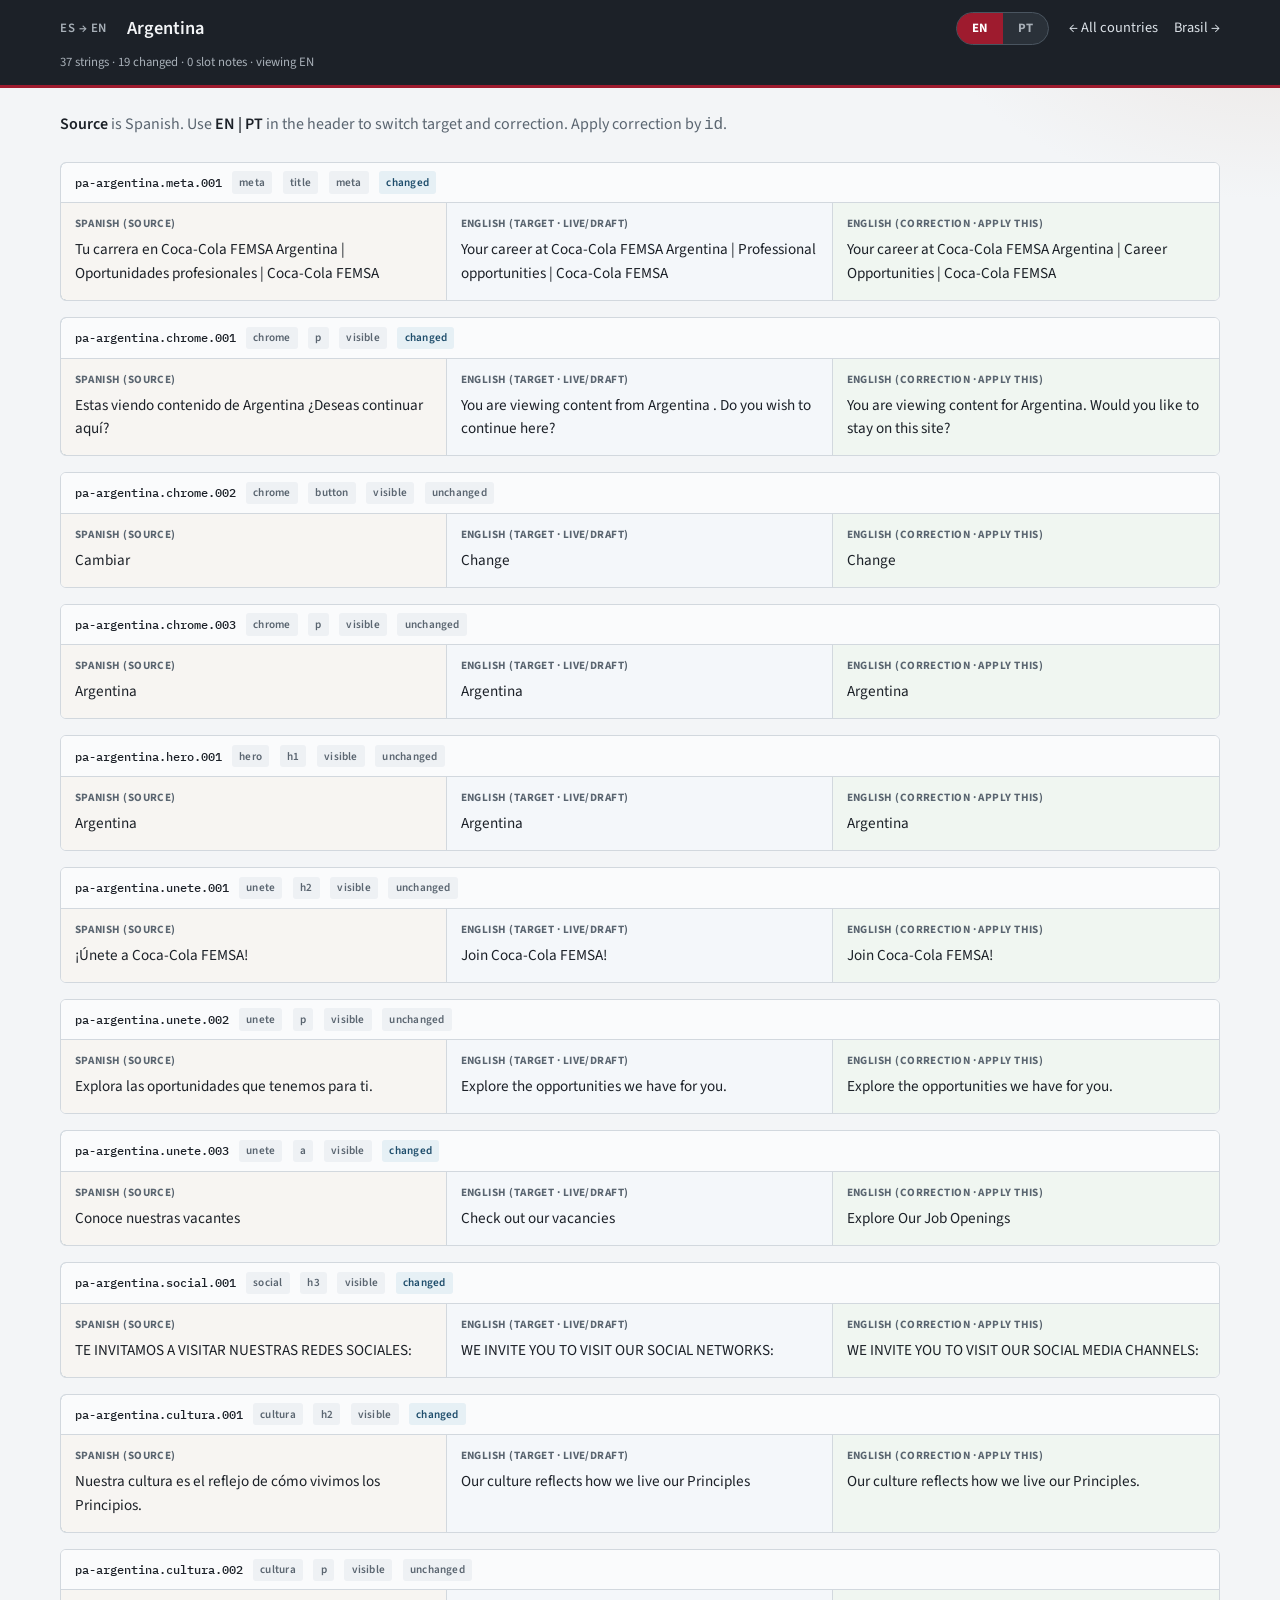
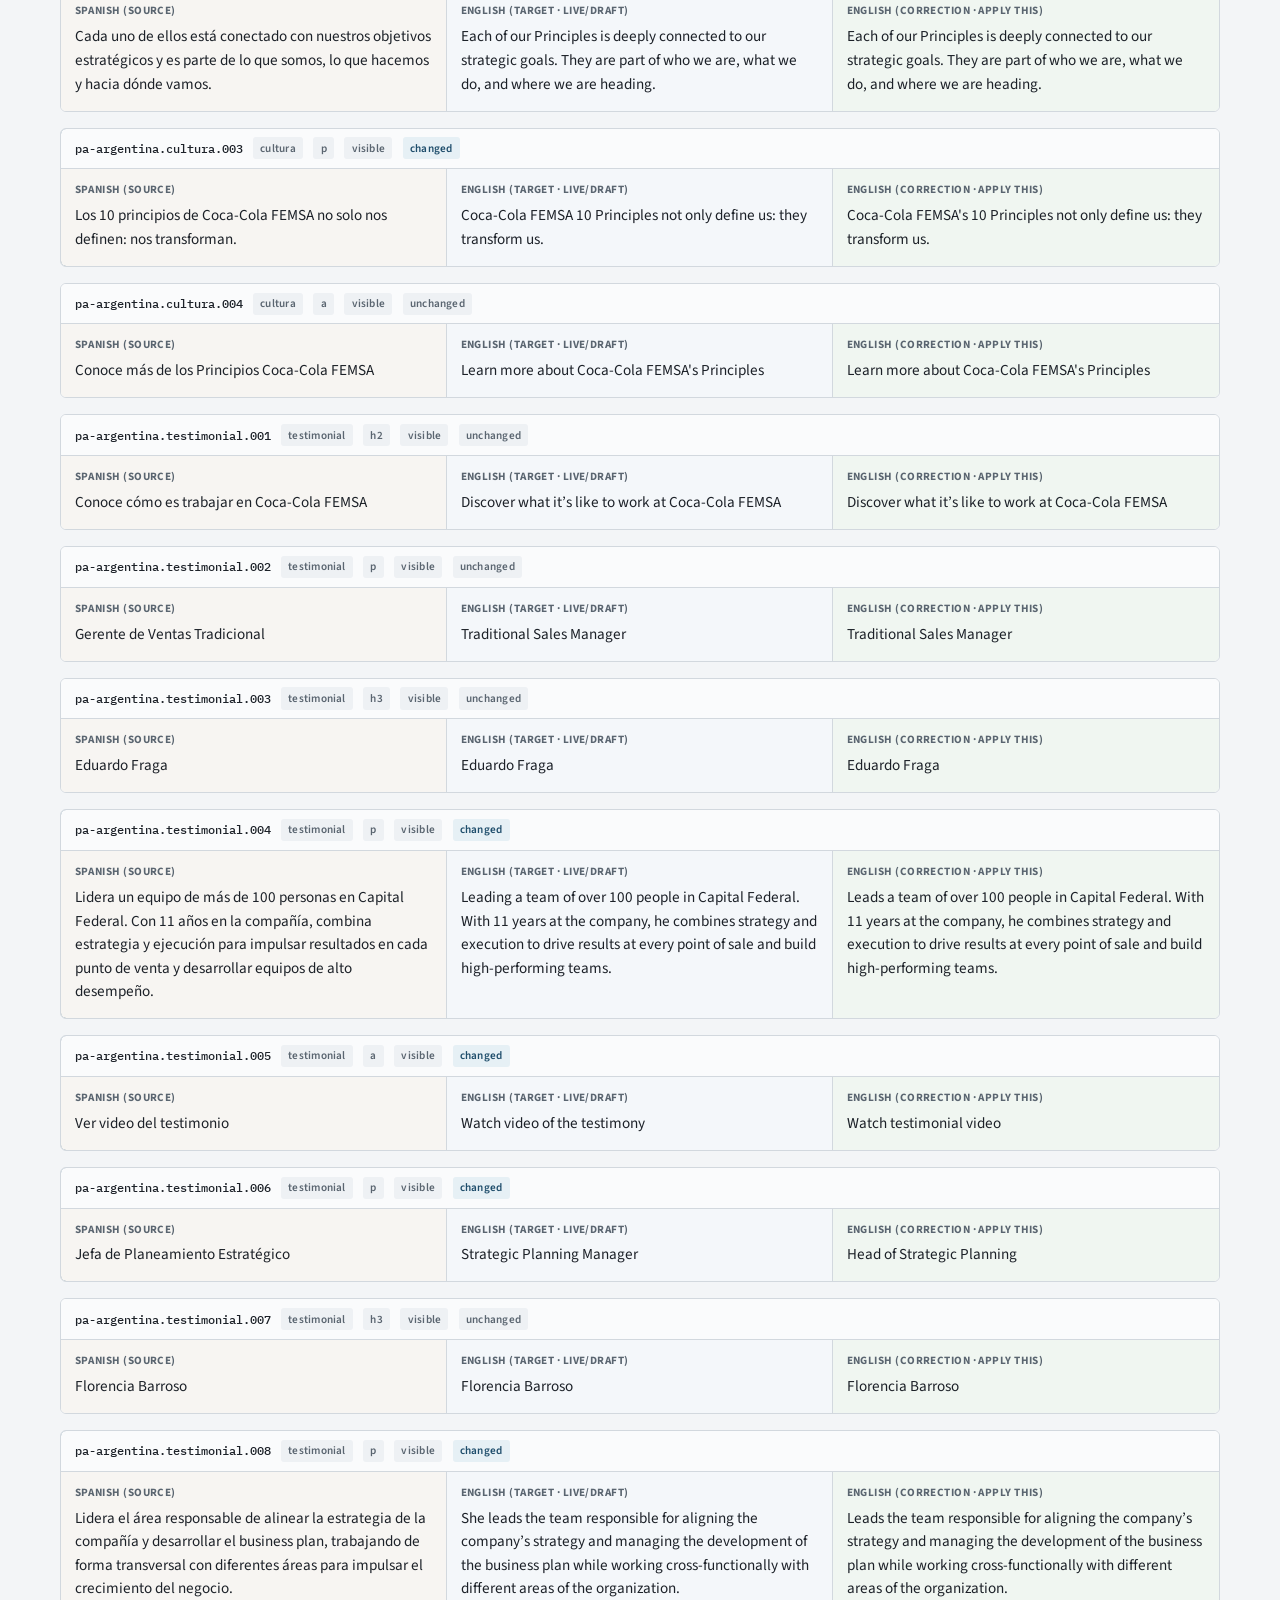
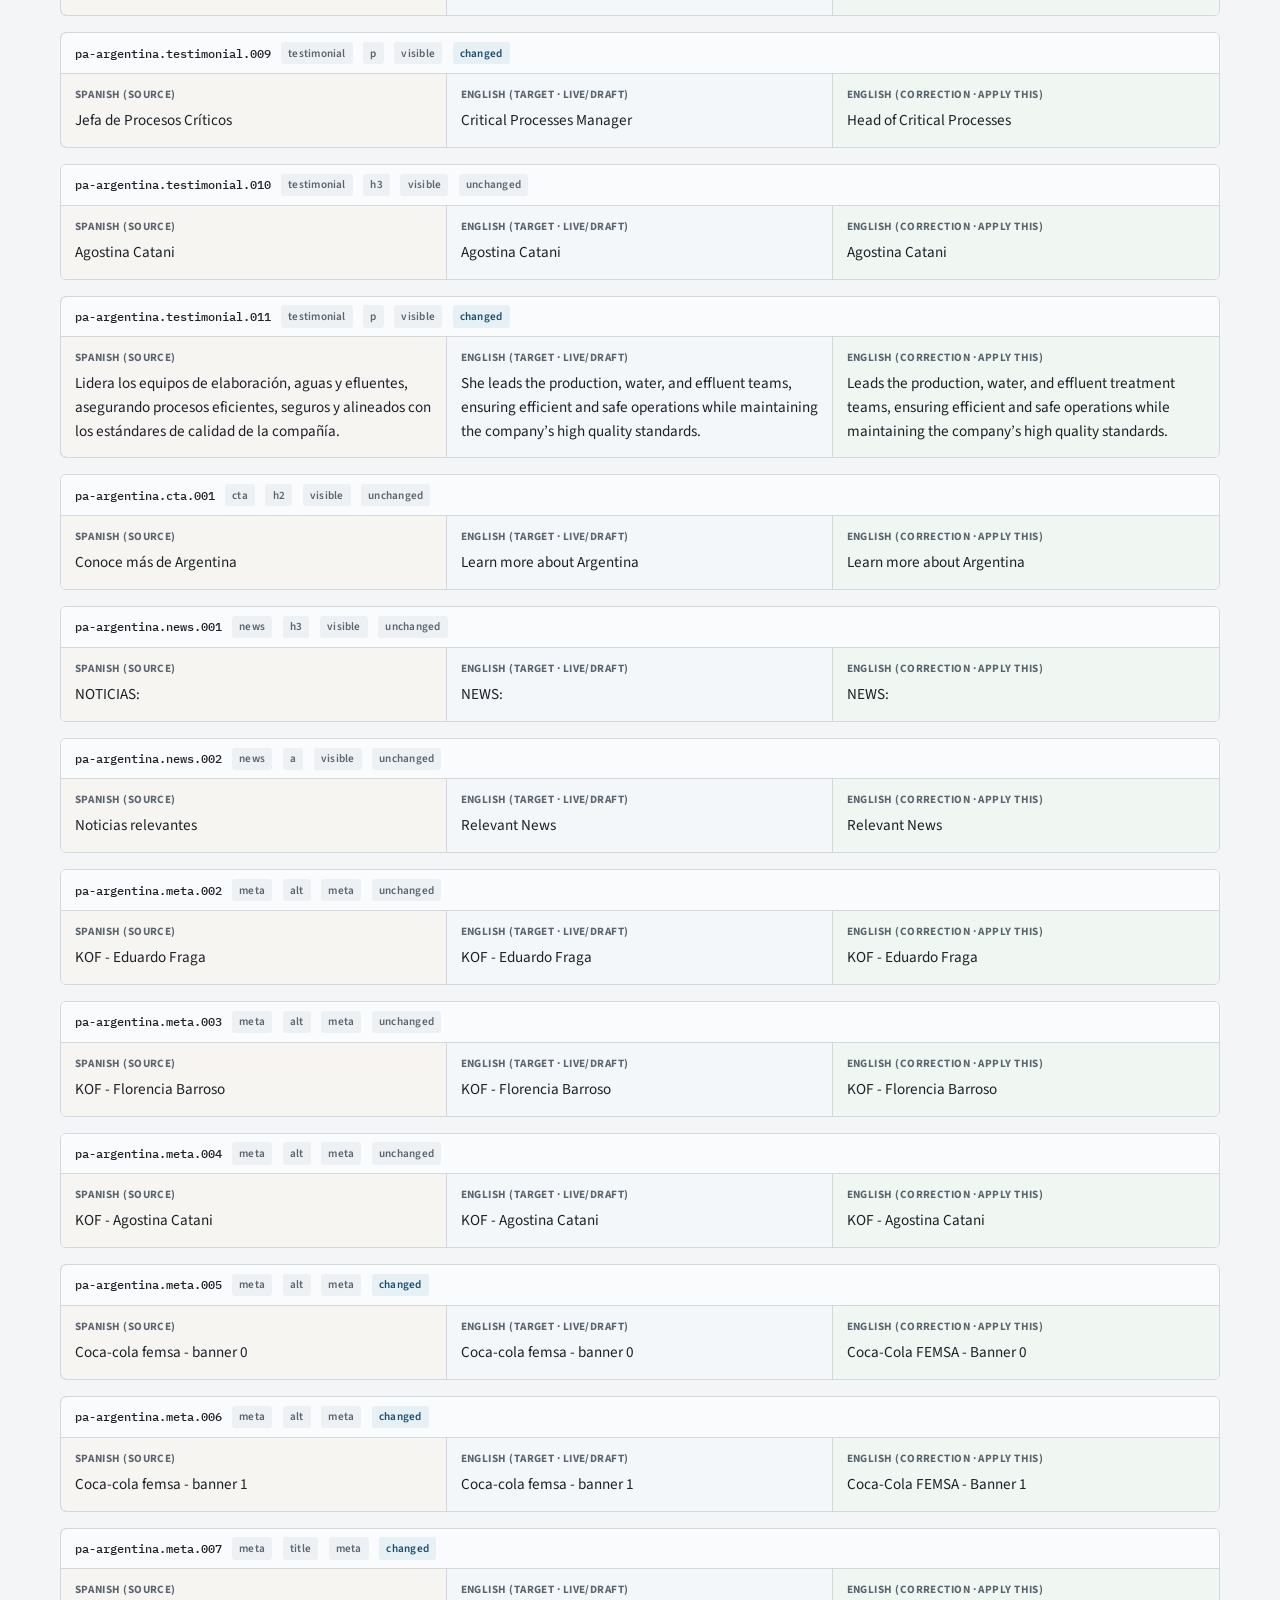
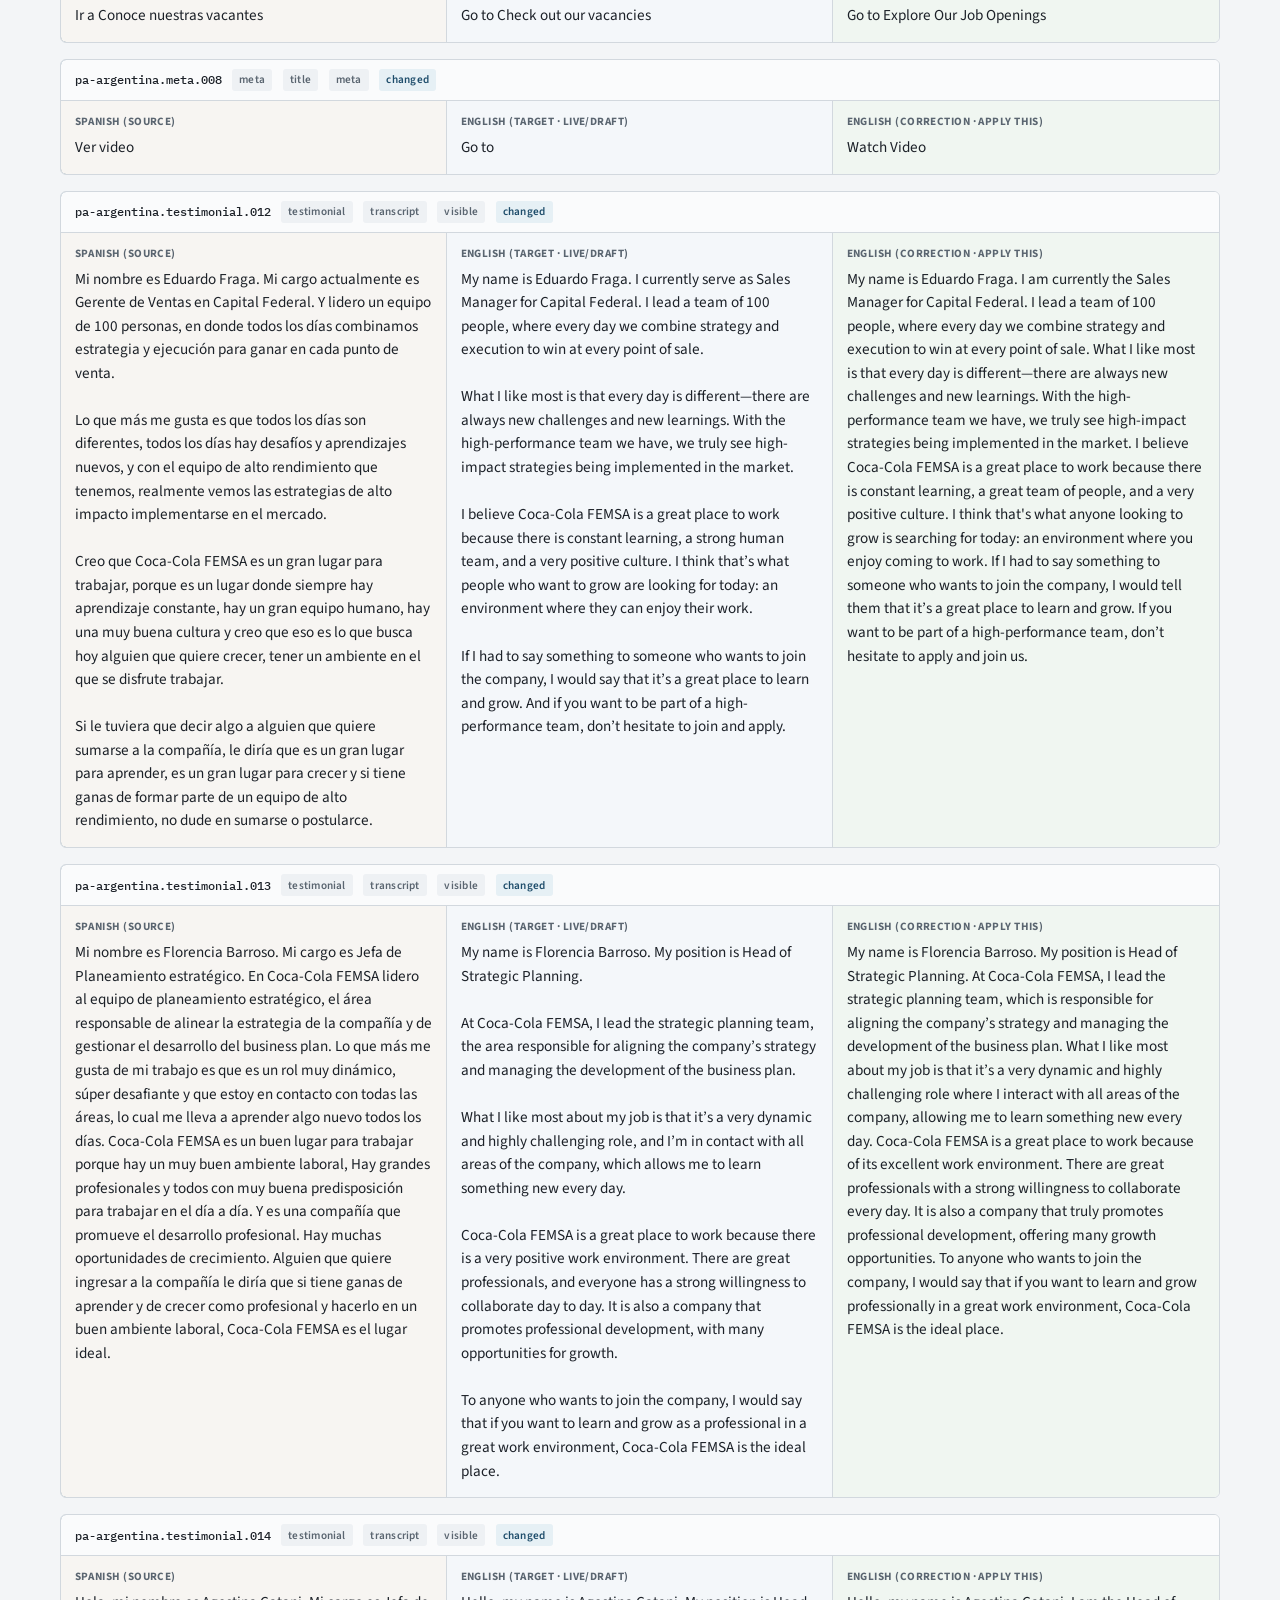
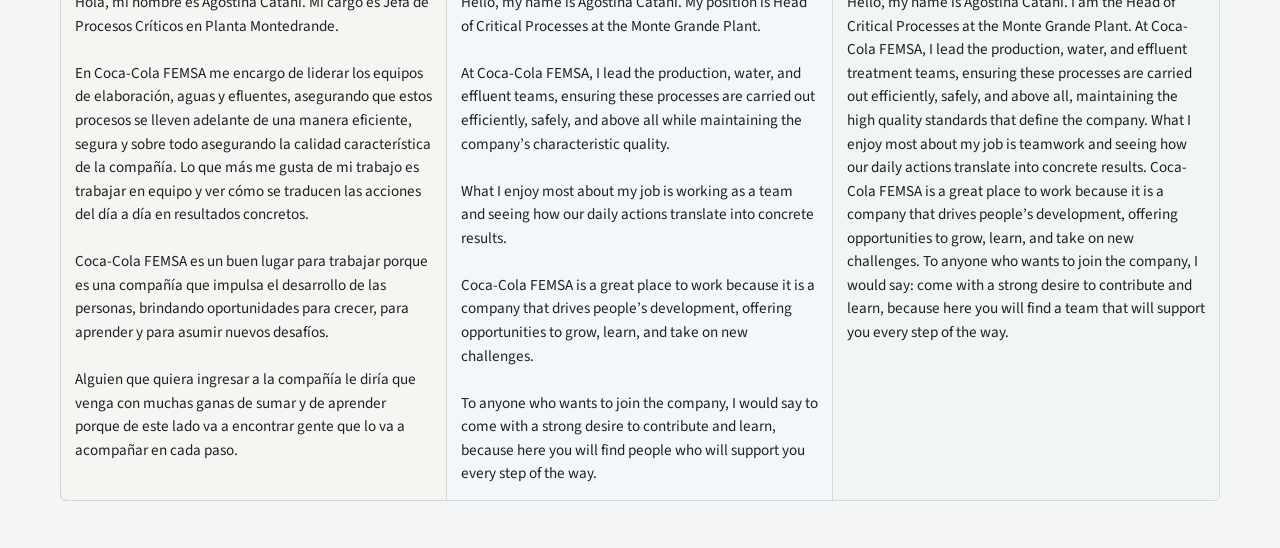
==== commit 66cc496c: "Restore Costa Rica Spanish source content Keep existing Spanish text visible on flagged Costa Rica r" ====
--- a/proof-read-delivery/html/argentina.html
+++ b/proof-read-delivery/html/argentina.html
@@ -20,7 +20,7 @@
 </div>
       <nav class="site-header__nav"><a href="index.html">← All countries</a>
         <a href="brasil.html">Brasil →</a></nav>
-      <div class="site-header__meta" data-track-meta data-rows="37" data-blocked="0" data-changed-en="19" data-changed-pt="16">37 strings · EN 19 changed · PT 16 changed · 0 ES gaps</div>
+      <div class="site-header__meta" data-track-meta data-rows="37" data-blocked="0" data-changed-en="19" data-changed-pt="16">37 strings · EN 19 changed · PT 16 changed · 0 slot notes</div>
     </div>
   </header>
   <main class="wrap">
